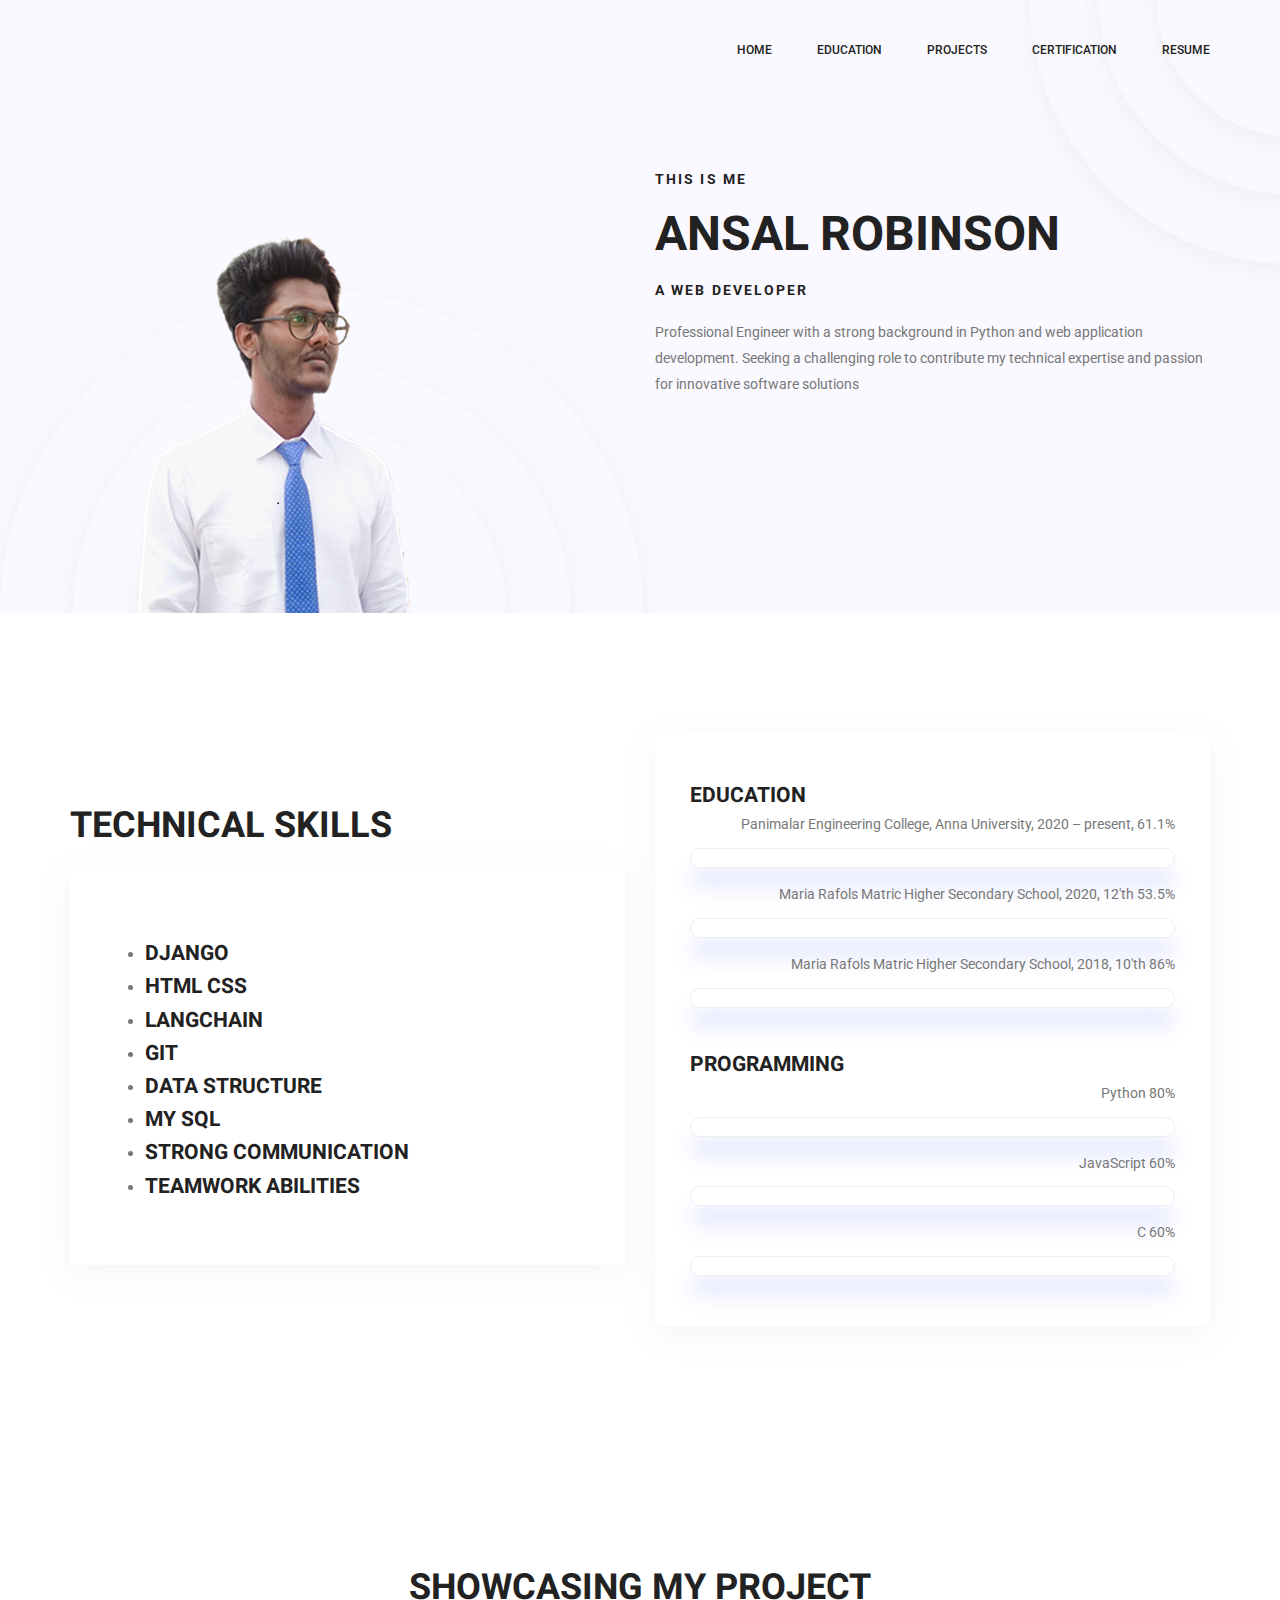
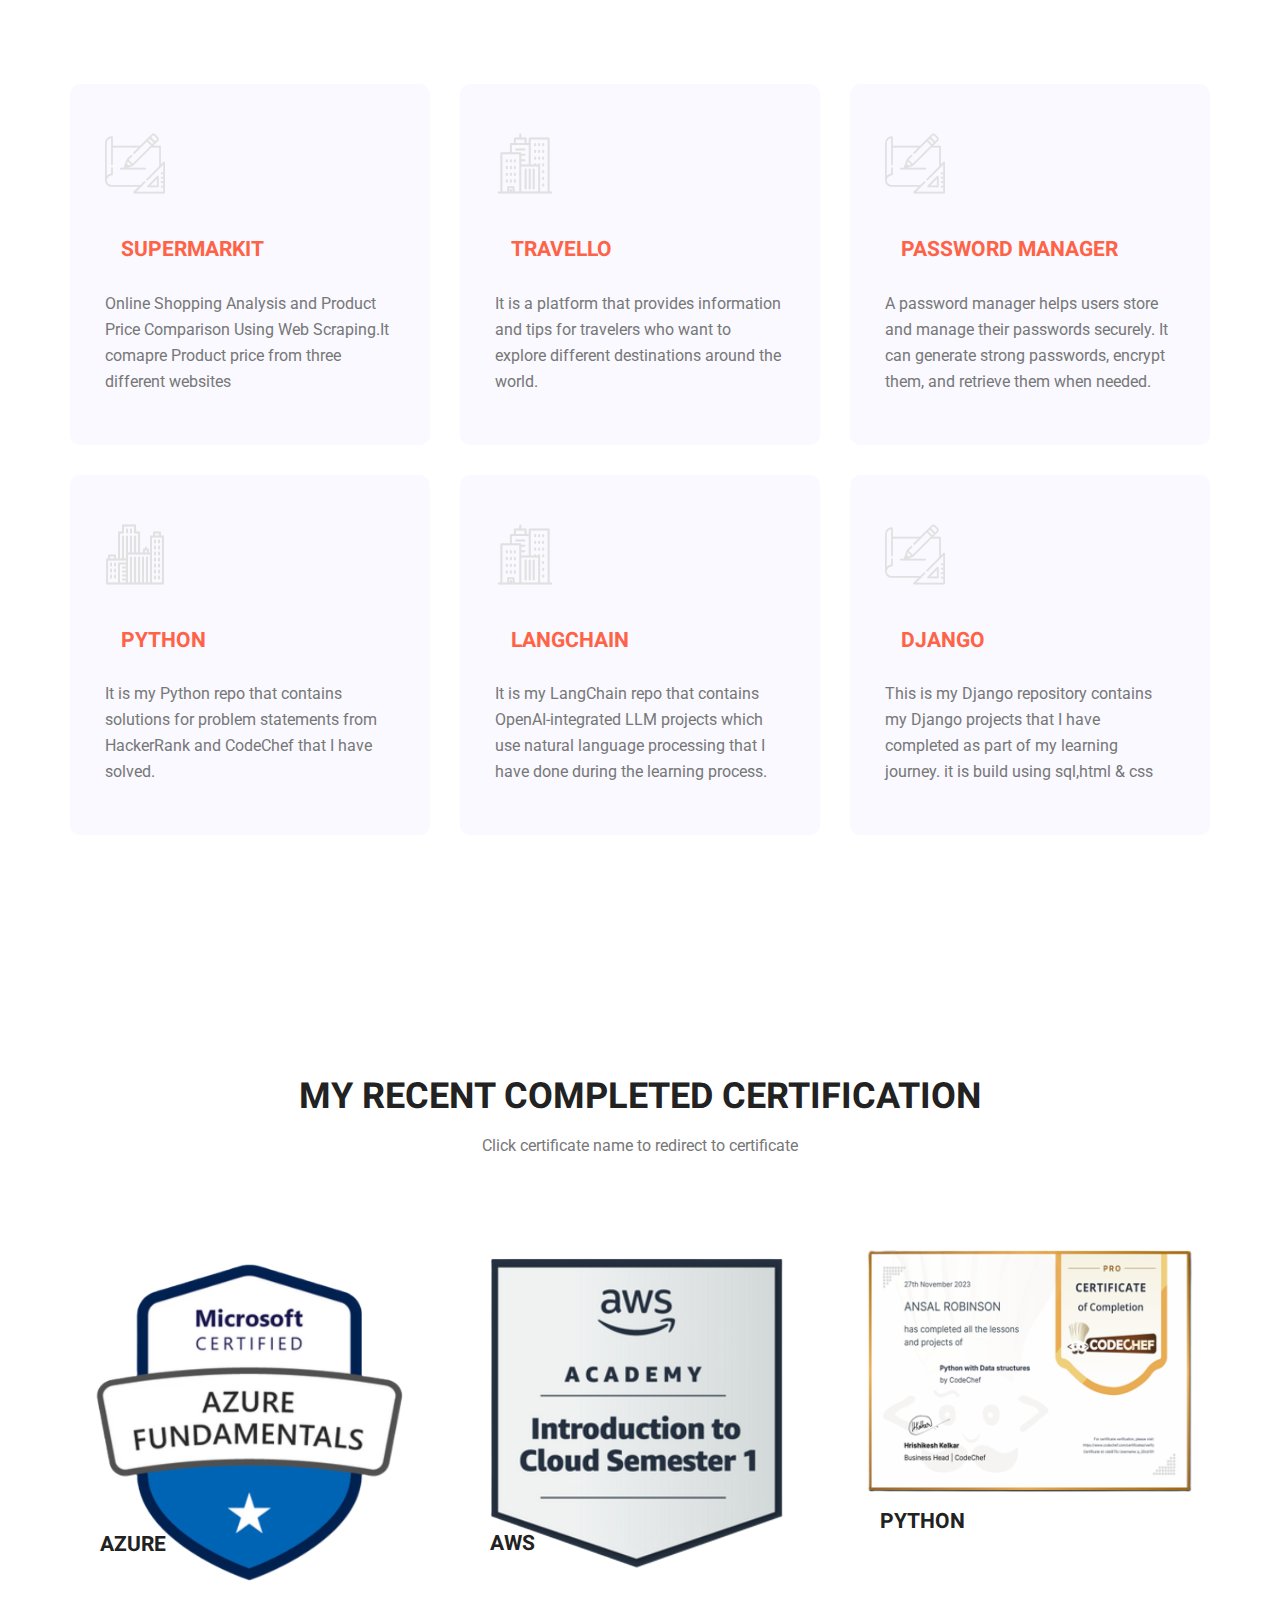
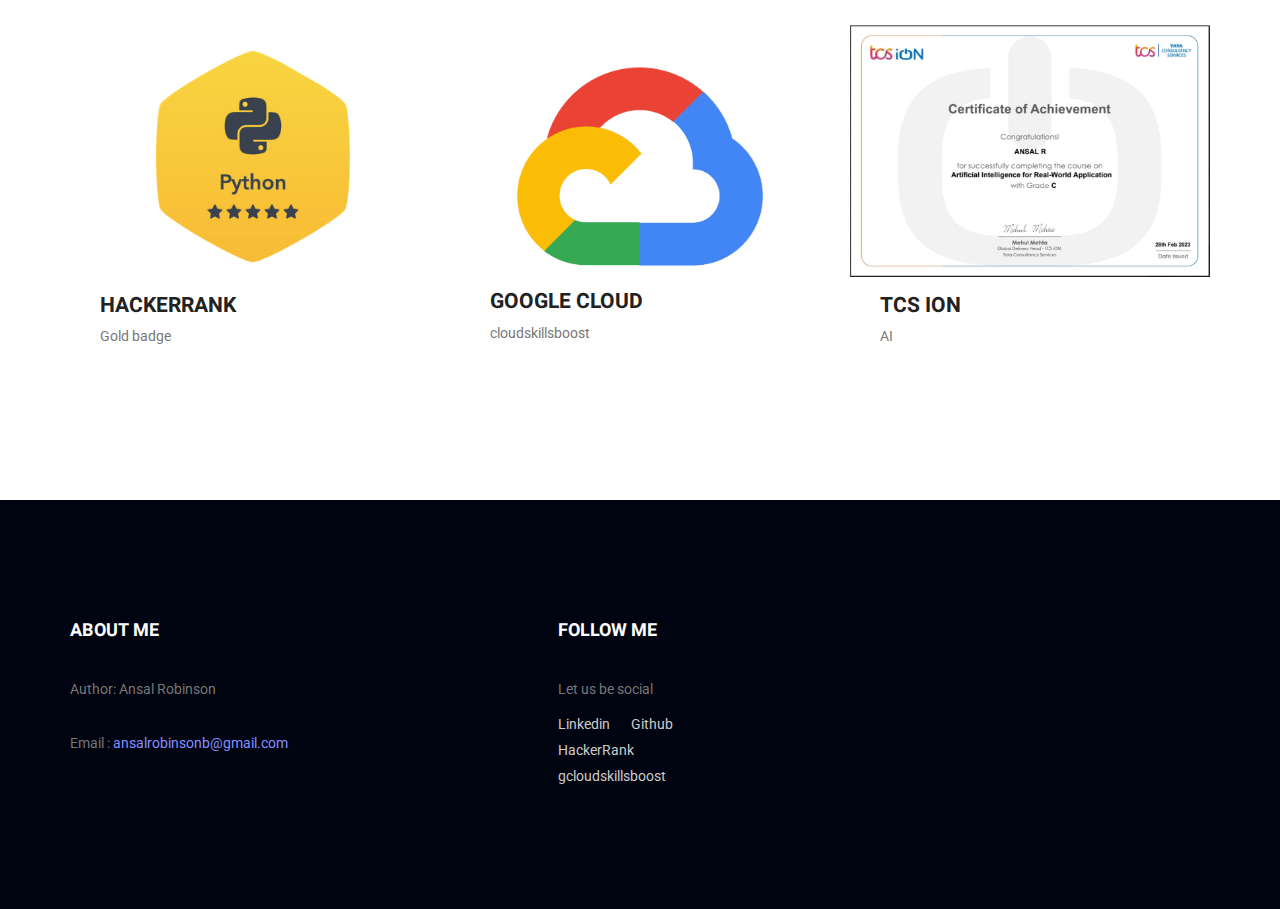
==== index.html @ cae71fe8 "update resume" ====
<!doctype html>
<html lang="en">
    <head>
        <!-- Required meta tags -->
        <meta charset="utf-8">
        <meta name="viewport" content="width=device-width, initial-scale=1, shrink-to-fit=no">
        <link rel="icon" href="img/favicon.png" type="image/png">
        <title>Home</title>
        <!-- Bootstrap CSS -->
        <link rel="stylesheet" href="css/bootstrap.css">
        <link rel="stylesheet" href="vendors/linericon/style.css">
        <link rel="stylesheet" href="css/font-awesome.min.css">
        <link rel="stylesheet" href="vendors/owl-carousel/owl.carousel.min.css">
        <link rel="stylesheet" href="vendors/lightbox/simpleLightbox.css">
        <link rel="stylesheet" href="vendors/nice-select/css/nice-select.css">
        <link rel="stylesheet" href="vendors/animate-css/animate.css">
        <link rel="stylesheet" href="vendors/flaticon/flaticon.css">
        <!-- main css -->
        <link rel="stylesheet" href="css/style.css">
        <link rel="stylesheet" href="css/responsive.css">
    </head>
    <body>
        
        <!--================Header Menu Area =================-->
        <header class="header_area">
            <div class="main_menu" id="mainNav">
            	<nav class="navbar navbar-expand-lg navbar-light">
					<div class="container box_1620">
						<a class="navbar-brand logo_h" href="index.html"><img src="img/logo.png" alt=""></a>
						<button class="navbar-toggler" type="button" data-toggle="collapse" data-target="#navbarSupportedContent" aria-controls="navbarSupportedContent" aria-expanded="false" aria-label="Toggle navigation">
							<span class="icon-bar"></span>
							<span class="icon-bar"></span>
							<span class="icon-bar"></span>
						</button>
						<div class="collapse navbar-collapse offset" id="navbarSupportedContent">
							<ul class="nav navbar-nav menu_nav ml-auto">
								<li class="nav-item active"><a class="nav-link" href="index.html">Home</a></li> 
								<li class="nav-item"><a class="nav-link" href="edu.html">Education</a></li> 
								<li class="nav-item"><a class="nav-link" href="project.html">projects</a>
								<li class="nav-item"><a class="nav-link" href="certificate.html">certification</a>
								<li class="nav-item"><a class="nav-link" href="https://drive.google.com/file/d/1shYZjiiIdcBx_wecN2bBYRqmHK-peAta/view?usp=sharing">Resume</a>
							</ul>
						</div> 
					</div>
            	</nav>
            </div>
        </header>
        <!--================Header Menu Area =================-->
        
        <!--================Home Banner Area =================-->
        <section class="home_banner_area">
            <div class="banner_inner">
				<div class="container">
					<div class="row">
						<div class="col-lg-6">
							<div class="home_left_img">
								<img src="img/banner/img.png" alt="">
							</div>
						</div>
						<div class="col-lg-6">
							<div class="banner_content">
								<h5>This is me</h5>
								<h2>Ansal Robinson</h2>
								<h5>A web Developer</h5>
								<p>Professional Engineer with a strong background in Python and web application development. 
									Seeking a challenging role to contribute my technical
									expertise and passion for innovative software solutions</p>
							</div>
						</div>
					</div>
				</div>
            </div>
        </section>
        <!--================End Home Banner Area =================-->
        
        <!--================Welcome Area =================-->
        <section class="welcome_area p_120">
        	<div class="container">
        		<div class="row welcome_inner">
        			<div class="col-lg-6">
        				<div class="welcome_text">
							<br>
							<h4>TECHNICAL SKILLS</h4>
							<div class="tools_expert">
								
								<ul>
									<br>
									<li><h3>Django</h3></li>
									<li><h3>HTMl css</h3></li>
									<li><h3>Langchain</h3></li>
									<li><h3>Git</h3></li>
									<li><h3>Data Structure</h3></li>
									<li><h3>MY SQL</h3></li>
									<li><h3>Strong communication</h3></li>
									<li><h3>teamwork abilities</h3></li>
								</ul>
																
							</div>
							
        				</div>
        			</div>
        			<div class="col-lg-6">
        				<div class="tools_expert">
        					<h3>Education</h3>
        					<div class="skill_main">
								<div class="skill_item">
									<h4>Panimalar Engineering College,
										Anna University, 2020 – present,
										<span class="counter">84.8</span>%</h4>
									<div class="progress">
										<div class="progress-bar" role="progressbar" aria-valuenow="84.8" aria-valuemin="0" aria-valuemax="100"></div>
									</div>
								</div>
								<div class="skill_item">
									<h4>Maria Rafols Matric Higher Secondary School, 2020, 12'th <span class="counter">74.3</span>%</h4>
									<div class="progress">
										<div class="progress-bar" role="progressbar" aria-valuenow="74.3" aria-valuemin="0" aria-valuemax="100"></div>
									</div>
								</div>
								<div class="skill_item">
									<h4>Maria Rafols Matric Higher Secondary School, 2018, 10'th <span class="counter">86</span>%</h4>
									<div class="progress">
										<div class="progress-bar" role="progressbar" aria-valuenow="86" aria-valuemin="0" aria-valuemax="100"></div>
									</div>
								</div>
								<br>
								<h3>Programming</h3>
								<div class="skill_main">
									<div class="skill_item">
										<h4>Python <span class="counter">80</span>%</h4>
										<div class="progress">
											<div class="progress-bar" role="progressbar" aria-valuenow="80" aria-valuemin="0" aria-valuemax="100"></div>
										</div>
									</div>
									<div class="skill_item">
										<h4>JavaScript <span class="counter">60</span>%</h4>
										<div class="progress">
											<div class="progress-bar" role="progressbar" aria-valuenow="60" aria-valuemin="0" aria-valuemax="100"></div>
										</div>
									</div>
									<div class="skill_item">
										<h4>C <span class="counter">60</span>%</h4>
										<div class="progress">
											<div class="progress-bar" role="progressbar" aria-valuenow="60" aria-valuemin="0" aria-valuemax="100"></div>
										</div>
									</div>
									</div>
								</div>
							</div>
        				</div>
        			</div>
        		</div>
        	</div>
		</section>
        <!--================End Welcome Area =================-->
        
        <!--================Project Area =================-->
        <section class="feature_area feature_tow p_120">
        	<div class="container">
        		<div class="main_title">
        			<h2>Showcasing My Project</h2>
        		</div>
        		<div class="feature_inner row">
        			<div class="col-lg-4">
        				<div class="feature_item" >
        					<i class="flaticon-sketch"></i>
        					<h4 class="nav-item" ><a class="nav-link" href="https://github.com/ansalr/SuperMarkIt/" style="color:Tomato;">SuperMarkIt</a></h4>
							
        					<p>Online Shopping Analysis and Product Price Comparison Using Web Scraping.It comapre Product price from three different websites</p>
        				</div>
        			</div>
        			<div class="col-lg-4">
        				<div class="feature_item">
        					<i class="flaticon-skyline"></i>
        					<h4 class="nav-item" ><a class="nav-link" href="https://github.com/ansalr/travello/" style="color:Tomato;">travello</a></h4>
        					<p>It is a platform that provides information and tips for travelers who want to explore different destinations around the world.</p>
        				</div>
        			</div>
        			<div class="col-lg-4">
        				<div class="feature_item">
        					<i class="flaticon-sketch"></i>
        					<h4 class="nav-item" ><a class="nav-link" href="https://github.com/ansalr/password_manager/" style="color:Tomato;">password manager</a></h4>
        					<p>A password manager helps users store and manage their passwords securely. It can generate strong passwords, encrypt them, and retrieve them when needed.</p>
        				</div>
        			</div>
        			<div class="col-lg-4">
        				<div class="feature_item">
        					<i class="flaticon-city"></i>
        					<h4 class="nav-item" ><a class="nav-link" href="https://github.com/ansalr/python/" style="color:Tomato;">python</a></h4>
        					<p>It is my Python repo that contains solutions for problem statements from HackerRank and CodeChef that I have solved.</p>
        				</div>
        			</div>
        			<div class="col-lg-4">
        				<div class="feature_item">
        					<i class="flaticon-skyline"></i>
        					<h4 class="nav-item" ><a class="nav-link" href="https://github.com/ansalr/langchain/" style="color:Tomato;">langchain</a></h4>
        					<p>It is my LangChain repo that contains OpenAI-integrated LLM projects which use natural language processing that I have done during the learning process.</p>
        				</div>
        			</div>
        			<div class="col-lg-4">
        				<div class="feature_item">
        					<i class="flaticon-sketch"></i>
        					<h4 class="nav-item" ><a class="nav-link" href="https://github.com/ansalr/django/" style="color:Tomato;">django</a></h4>
        					<p>This is my Django repository contains my Django projects that I have completed as part of my learning journey. it is build using sql,html & css</p>
        				</div>
        			</div>
        		</div>
        	</div>
        </section>
        <!--================End Project Area =================-->
        
        <!--================ certficate Area =================-->
        <section class="projects_area p_120">
        	<div class="container">
        		<div class="main_title">
					<h2>My Recent Completed certification</h2>
					<p>Click certificate name to redirect to certificate</p>
				</div>
				<div class="projects_inner row">
					<div class="col-lg-4 col-sm-6 brand web">
						<div class="projects_item">
							<img class="img-fluid" src="img\certificate\az.png" alt="">
							<div class="projects_text">
								<a href="https://www.credly.com/badges/cbbb2228-2870-4049-ac2f-3f03e0f31d38/"><h4>Azure</h4></a>
								<!-- <p>Client Project</p> -->
							</div>
						</div>
					</div>
					<div class="col-lg-4 col-sm-6 brand work">
						<div class="projects_item">
							<img class="img-fluid" src="img\certificate\aws.png" alt="">
							<div class="projects_text">
								<a href="https://www.credly.com/badges/277c5a16-138b-4f0a-8380-cf6c07dc6815/"><h4>aws</h4></a>
								<!-- <p>Client Project</p> -->
							</div>
						</div>
					</div>
					<div class="col-lg-4 col-sm-6 work">
						<div class="projects_item">
							<img class="img-fluid" src="img\certificate\codechef.png" alt="">
							<div class="projects_text">
								<a href="https://www.codechef.com/certificates/public/cbb975c"><h4>python</h4></a>
								<!-- <p>Client Project</p> -->
							</div>
						</div>
					</div>
					<div class="col-lg-4 col-sm-6 brand web">
						<div class="projects_item">
							<img class="img-fluid" src="img\certificate\hrank.png" alt="">
							<div class="projects_text">
								<a href="https://www.hackerrank.com/profile/ansalr_email"><h4>HackerRank</h4></a>
								<p>Gold badge</p>
							</div>
						</div>
					</div>
					<div class="col-lg-4 col-sm-6 brand work">
						<div class="projects_item">
							<img class="img-fluid" src="img\certificate\gcloud.png" alt="">
							<div class="projects_text">
								<a href="https://www.cloudskillsboost.google/public_profiles/4ec42478-1300-490b-a2d9-669d5733d148"><h4>google cloud</h4></a>
								<p>cloudskillsboost</p>
							</div>
						</div>
					</div>
					<div class="col-lg-4 col-sm-6 brand work web">
						<div class="projects_item">
							<img class="img-fluid" src="img\certificate\tcsion.jpg" alt="">
							<div class="projects_text">
								<a href="https://drive.google.com/file/d/1MDM5wl44rkBLr2VFVh6qq3AbNfxoHMqO/view?usp=sharing"><h4>TCS ION</h4></a>
								<p>AI</p>
							</div>
						</div>
					</div>
				</div>
        	</div>
        </section>
        <!--================End certficate Area =================-->
                
        <!--================Footer Area =================-->
        <footer class="footer_area p_120">
        	<div class="container">
        		<div class="row footer_inner">
        			<div class="col-lg-5 col-sm-6">
        				<aside class="f_widget ab_widget">
        					<div class="f_title">
        						<h3>About Me</h3>
        					</div>
							<p>Author: Ansal Robinson</p>
							<p></p>
							<p>Email : <a href="mailto:hege@example.com">ansalrobinsonb@gmail.com</a></p>
        				</aside>
        			</div>
        			
        			<div class="col-lg-2">
        				<aside class="f_widget social_widget">
        					<div class="f_title">
        						<h3>Follow Me</h3>
        					</div>
        					<p>Let us be social</p>
        					<ul class="list">
        						<li><a href="https://www.linkedin.com/in/ansal-robinson-7b74ba222/">Linkedin</a></li>
        						<li><a href="https://github.com/ansalr">Github</a></li>
        						<li><a href="https://www.hackerrank.com/profile/ansalr_email">HackerRank</a></li>
        						<li><a href="hhttps://www.cloudskillsboost.google/public_profiles/4ec42478-1300-490b-a2d9-669d5733d148">gcloudskillsboost</a></li>
        						
        					</ul>
        				</aside>
        			</div>
        		</div>
        	</div>
        </footer>
        <!--================End Footer Area =================-->
        
        
        
        
        
        <!-- Optional JavaScript -->
        <!-- jQuery first, then Popper.js, then Bootstrap JS -->
        <script src="js/jquery-3.2.1.min.js"></script>
        <script src="js/popper.js"></script>
        <script src="js/bootstrap.min.js"></script>
        <script src="js/stellar.js"></script>
        <script src="vendors/lightbox/simpleLightbox.min.js"></script>
        <script src="vendors/nice-select/js/jquery.nice-select.min.js"></script>
        <script src="vendors/isotope/imagesloaded.pkgd.min.js"></script>
        <script src="vendors/isotope/isotope-min.js"></script>
        <script src="vendors/owl-carousel/owl.carousel.min.js"></script>
        <script src="js/jquery.ajaxchimp.min.js"></script>
        <script src="vendors/counter-up/jquery.waypoints.min.js"></script>
        <script src="vendors/counter-up/jquery.counterup.min.js"></script>
        <script src="js/mail-script.js"></script>
        <!--gmaps Js-->
        <script src="https://maps.googleapis.com/maps/api/js?key=AIzaSyCjCGmQ0Uq4exrzdcL6rvxywDDOvfAu6eE"></script>
        <script src="js/gmaps.min.js"></script>
        <script src="js/theme.js"></script>
    </body>
</html>
---- vendors/linericon/style.css ----
@font-face {
	font-family: 'Linearicons-Free';
	src:url('fonts/Linearicons-Free.eot?w118d');
	src:url('fonts/Linearicons-Free.eot?#iefixw118d') format('embedded-opentype'),
		url('fonts/Linearicons-Free.woff2?w118d') format('woff2'),
		url('fonts/Linearicons-Free.woff?w118d') format('woff'),
		url('fonts/Linearicons-Free.ttf?w118d') format('truetype'),
		url('fonts/Linearicons-Free.svg?w118d#Linearicons-Free') format('svg');
	font-weight: normal;
	font-style: normal;
}

.lnr {
	font-family: 'Linearicons-Free';
	speak: none;
	font-style: normal;
	font-weight: normal;
	font-variant: normal;
	text-transform: none;
	line-height: 1;

	/* Better Font Rendering =========== */
	-webkit-font-smoothing: antialiased;
	-moz-osx-font-smoothing: grayscale;
}

.lnr-home:before {
	content: "\e800";
}
.lnr-apartment:before {
	content: "\e801";
}
.lnr-pencil:before {
	content: "\e802";
}
.lnr-magic-wand:before {
	content: "\e803";
}
.lnr-drop:before {
	content: "\e804";
}
.lnr-lighter:before {
	content: "\e805";
}
.lnr-poop:before {
	content: "\e806";
}
.lnr-sun:before {
	content: "\e807";
}
.lnr-moon:before {
	content: "\e808";
}
.lnr-cloud:before {
	content: "\e809";
}
.lnr-cloud-upload:before {
	content: "\e80a";
}
.lnr-cloud-download:before {
	content: "\e80b";
}
.lnr-cloud-sync:before {
	content: "\e80c";
}
.lnr-cloud-check:before {
	content: "\e80d";
}
.lnr-database:before {
	content: "\e80e";
}
.lnr-lock:before {
	content: "\e80f";
}
.lnr-cog:before {
	content: "\e810";
}
.lnr-trash:before {
	content: "\e811";
}
.lnr-dice:before {
	content: "\e812";
}
.lnr-heart:before {
	content: "\e813";
}
.lnr-star:before {
	content: "\e814";
}
.lnr-star-half:before {
	content: "\e815";
}
.lnr-star-empty:before {
	content: "\e816";
}
.lnr-flag:before {
	content: "\e817";
}
.lnr-envelope:before {
	content: "\e818";
}
.lnr-paperclip:before {
	content: "\e819";
}
.lnr-inbox:before {
	content: "\e81a";
}
.lnr-eye:before {
	content: "\e81b";
}
.lnr-printer:before {
	content: "\e81c";
}
.lnr-file-empty:before {
	content: "\e81d";
}
.lnr-file-add:before {
	content: "\e81e";
}
.lnr-enter:before {
	content: "\e81f";
}
.lnr-exit:before {
	content: "\e820";
}
.lnr-graduation-hat:before {
	content: "\e821";
}
.lnr-license:before {
	content: "\e822";
}
.lnr-music-note:before {
	content: "\e823";
}
.lnr-film-play:before {
	content: "\e824";
}
.lnr-camera-video:before {
	content: "\e825";
}
.lnr-camera:before {
	content: "\e826";
}
.lnr-picture:before {
	content: "\e827";
}
.lnr-book:before {
	content: "\e828";
}
.lnr-bookmark:before {
	content: "\e829";
}
.lnr-user:before {
	content: "\e82a";
}
.lnr-users:before {
	content: "\e82b";
}
.lnr-shirt:before {
	content: "\e82c";
}
.lnr-store:before {
	content: "\e82d";
}
.lnr-cart:before {
	content: "\e82e";
}
.lnr-tag:before {
	content: "\e82f";
}
.lnr-phone-handset:before {
	content: "\e830";
}
.lnr-phone:before {
	content: "\e831";
}
.lnr-pushpin:before {
	content: "\e832";
}
.lnr-map-marker:before {
	content: "\e833";
}
.lnr-map:before {
	content: "\e834";
}
.lnr-location:before {
	content: "\e835";
}
.lnr-calendar-full:before {
	content: "\e836";
}
.lnr-keyboard:before {
	content: "\e837";
}
.lnr-spell-check:before {
	content: "\e838";
}
.lnr-screen:before {
	content: "\e839";
}
.lnr-smartphone:before {
	content: "\e83a";
}
.lnr-tablet:before {
	content: "\e83b";
}
.lnr-laptop:before {
	content: "\e83c";
}
.lnr-laptop-phone:before {
	content: "\e83d";
}
.lnr-power-switch:before {
	content: "\e83e";
}
.lnr-bubble:before {
	content: "\e83f";
}
.lnr-heart-pulse:before {
	content: "\e840";
}
.lnr-construction:before {
	content: "\e841";
}
.lnr-pie-chart:before {
	content: "\e842";
}
.lnr-chart-bars:before {
	content: "\e843";
}
.lnr-gift:before {
	content: "\e844";
}
.lnr-diamond:before {
	content: "\e845";
}
.lnr-linearicons:before {
	content: "\e846";
}
.lnr-dinner:before {
	content: "\e847";
}
.lnr-coffee-cup:before {
	content: "\e848";
}
.lnr-leaf:before {
	content: "\e849";
}
.lnr-paw:before {
	content: "\e84a";
}
.lnr-rocket:before {
	content: "\e84b";
}
.lnr-briefcase:before {
	content: "\e84c";
}
.lnr-bus:before {
	content: "\e84d";
}
.lnr-car:before {
	content: "\e84e";
}
.lnr-train:before {
	content: "\e84f";
}
.lnr-bicycle:before {
	content: "\e850";
}
.lnr-wheelchair:before {
	content: "\e851";
}
.lnr-select:before {
	content: "\e852";
}
.lnr-earth:before {
	content: "\e853";
}
.lnr-smile:before {
	content: "\e854";
}
.lnr-sad:before {
	content: "\e855";
}
.lnr-neutral:before {
	content: "\e856";
}
.lnr-mustache:before {
	content: "\e857";
}
.lnr-alarm:before {
	content: "\e858";
}
.lnr-bullhorn:before {
	content: "\e859";
}
.lnr-volume-high:before {
	content: "\e85a";
}
.lnr-volume-medium:before {
	content: "\e85b";
}
.lnr-volume-low:before {
	content: "\e85c";
}
.lnr-volume:before {
	content: "\e85d";
}
.lnr-mic:before {
	content: "\e85e";
}
.lnr-hourglass:before {
	content: "\e85f";
}
.lnr-undo:before {
	content: "\e860";
}
.lnr-redo:before {
	content: "\e861";
}
.lnr-sync:before {
	content: "\e862";
}
.lnr-history:before {
	content: "\e863";
}
.lnr-clock:before {
	content: "\e864";
}
.lnr-download:before {
	content: "\e865";
}
.lnr-upload:before {
	content: "\e866";
}
.lnr-enter-down:before {
	content: "\e867";
}
.lnr-exit-up:before {
	content: "\e868";
}
.lnr-bug:before {
	content: "\e869";
}
.lnr-code:before {
	content: "\e86a";
}
.lnr-link:before {
	content: "\e86b";
}
.lnr-unlink:before {
	content: "\e86c";
}
.lnr-thumbs-up:before {
	content: "\e86d";
}
.lnr-thumbs-down:before {
	content: "\e86e";
}
.lnr-magnifier:before {
	content: "\e86f";
}
.lnr-cross:before {
	content: "\e870";
}
.lnr-menu:before {
	content: "\e871";
}
.lnr-list:before {
	content: "\e872";
}
.lnr-chevron-up:before {
	content: "\e873";
}
.lnr-chevron-down:before {
	content: "\e874";
}
.lnr-chevron-left:before {
	content: "\e875";
}
.lnr-chevron-right:before {
	content: "\e876";
}
.lnr-arrow-up:before {
	content: "\e877";
}
.lnr-arrow-down:before {
	content: "\e878";
}
.lnr-arrow-left:before {
	content: "\e879";
}
.lnr-arrow-right:before {
	content: "\e87a";
}
.lnr-move:before {
	content: "\e87b";
}
.lnr-warning:before {
	content: "\e87c";
}
.lnr-question-circle:before {
	content: "\e87d";
}
.lnr-menu-circle:before {
	content: "\e87e";
}
.lnr-checkmark-circle:before {
	content: "\e87f";
}
.lnr-cross-circle:before {
	content: "\e880";
}
.lnr-plus-circle:before {
	content: "\e881";
}
.lnr-circle-minus:before {
	content: "\e882";
}
.lnr-arrow-up-circle:before {
	content: "\e883";
}
.lnr-arrow-down-circle:before {
	content: "\e884";
}
.lnr-arrow-left-circle:before {
	content: "\e885";
}
.lnr-arrow-right-circle:before {
	content: "\e886";
}
.lnr-chevron-up-circle:before {
	content: "\e887";
}
.lnr-chevron-down-circle:before {
	content: "\e888";
}
.lnr-chevron-left-circle:before {
	content: "\e889";
}
.lnr-chevron-right-circle:before {
	content: "\e88a";
}
.lnr-crop:before {
	content: "\e88b";
}
.lnr-frame-expand:before {
	content: "\e88c";
}
.lnr-frame-contract:before {
	content: "\e88d";
}
.lnr-layers:before {
	content: "\e88e";
}
.lnr-funnel:before {
	content: "\e88f";
}
.lnr-text-format:before {
	content: "\e890";
}
.lnr-text-format-remove:before {
	content: "\e891";
}
.lnr-text-size:before {
	content: "\e892";
}
.lnr-bold:before {
	content: "\e893";
}
.lnr-italic:before {
	content: "\e894";
}
.lnr-underline:before {
	content: "\e895";
}
.lnr-strikethrough:before {
	content: "\e896";
}
.lnr-highlight:before {
	content: "\e897";
}
.lnr-text-align-left:before {
	content: "\e898";
}
.lnr-text-align-center:before {
	content: "\e899";
}
.lnr-text-align-right:before {
	content: "\e89a";
}
.lnr-text-align-justify:before {
	content: "\e89b";
}
.lnr-line-spacing:before {
	content: "\e89c";
}
.lnr-indent-increase:before {
	content: "\e89d";
}
.lnr-indent-decrease:before {
	content: "\e89e";
}
.lnr-pilcrow:before {
	content: "\e89f";
}
.lnr-direction-ltr:before {
	content: "\e8a0";
}
.lnr-direction-rtl:before {
	content: "\e8a1";
}
.lnr-page-break:before {
	content: "\e8a2";
}
.lnr-sort-alpha-asc:before {
	content: "\e8a3";
}
.lnr-sort-amount-asc:before {
	content: "\e8a4";
}
.lnr-hand:before {
	content: "\e8a5";
}
.lnr-pointer-up:before {
	content: "\e8a6";
}
.lnr-pointer-right:before {
	content: "\e8a7";
}
.lnr-pointer-down:before {
	content: "\e8a8";
}
.lnr-pointer-left:before {
	content: "\e8a9";
}
---- vendors/lightbox/simpleLightbox.css ----
.slbOverlay, .slbWrapOuter, .slbWrap {
  position: fixed;
  top: 0;
  right: 0;
  bottom: 0;
  left: 0;
}

.slbOverlay {
  overflow: hidden;
  z-index: 2000;
  background-color: #000;
  opacity: 0.7;
  filter: alpha(opacity=70);
  -webkit-animation: slbOverlay 0.5s;
  -moz-animation: slbOverlay 0.5s;
  animation: slbOverlay 0.5s;
}

.slbWrapOuter {
  overflow-x: hidden;
  overflow-y: auto;
  z-index: 2010;
}

.slbWrap {
  position: absolute;
  text-align: center;
}

.slbWrap:before {
  content: "";
  display: inline-block;
  height: 100%;
  vertical-align: middle;
}

.slbContentOuter {
  display: inline-block;
  vertical-align: middle;
  margin: 0px auto;
  padding: 0 1em;
  box-sizing: border-box;
  z-index: 2020;
  text-align: left;
  max-width: 100%;
}

.slbContentEl .slbContentOuter {
  padding: 5em 1em;
}

.slbContent {
  position: relative;
}

.slbContentEl .slbContent {
  -webkit-animation: slbEnter 0.3s;
  -moz-animation: slbEnter 0.3s;
  animation: slbEnter 0.3s;
  background-color: #fff;
  box-shadow: 0 0.2em 1em rgba(0, 0, 0, 0.4);
}

.slbImageWrap {
  -webkit-animation: slbEnter 0.3s;
  -moz-animation: slbEnter 0.3s;
  animation: slbEnter 0.3s;
  position: relative;
}

.slbImageWrap:after {
  content: "";
  position: absolute;
  left: 0;
  right: 0;
  top: 5em;
  bottom: 5em;
  display: block;
  z-index: -1;
  box-shadow: 0 0.2em 1em rgba(0, 0, 0, 0.6);
  background-color: #FFF;
}

.slbImage {
  width: auto;
  max-width: 100%;
  height: auto;
  display: block;
  line-height: 0;
  box-sizing: border-box;
  padding: 5em 0;
  margin: 0 auto;
}

.slbCaption {
  display: inline-block;
  max-width: 100%;
  overflow: hidden;
  text-overflow: ellipsis;
  white-space: nowrap;
  word-wrap: normal;
  font-size: 1.4em;
  position: absolute;
  left: 0;
  right: 0;
  bottom: 0;
  padding: 0.71429em 0;
  color: #fff;
  color: rgba(255, 255, 255, 0.7);
  text-align: center;
}

.slbCloseBtn, .slbArrow {
  margin: 0;
  padding: 0;
  border: 0;
  cursor: pointer;
  background: none;
}

.slbCloseBtn::-moz-focus-inner, .slbArrow::-moz-focus-inner {
  padding: 0;
  border: 0;
}

.slbCloseBtn:hover, .slbArrow:hover {
  opacity: 0.5;
}

.slbCloseBtn:active, .slbArrow:active {
  opacity: 0.8;
}

.slbCloseBtn {
  -webkit-animation: slbEnter 0.3s;
  -moz-animation: slbEnter 0.3s;
  animation: slbEnter 0.3s;
  font-size: 3em;
  width: 1.66667em;
  height: 1.66667em;
  line-height: 1.66667em;
  position: absolute;
  right: -0.33333em;
  top: 0;
  color: #fff;
  color: rgba(255, 255, 255, 0.7);
  text-align: center;
    outline: none;
    box-shadow: none;
}

.slbLoading .slbCloseBtn {
  display: none;
}

.slbLoadingText {
  font-size: 1.4em;
  color: #fff;
  color: rgba(255, 255, 255, 0.9);
}

.slbArrows {
  position: fixed;
  top: 50%;
  left: 0;
  right: 0;
}

.slbLoading .slbArrows {
  display: none;
}

.slbArrow {
  position: absolute;
  top: 50%;
  margin-top: -5em;
  width: 5em;
  height: 10em;
  opacity: 0.7;
  text-indent: -999em;
  overflow: hidden;
    outline: none;
    box-shadow: none;
}

.slbArrow:before {
  content: "";
  position: absolute;
  top: 50%;
  left: 50%;
  margin: -0.8em 0 0 -0.8em;
  border: 0.8em solid transparent;
}

.slbArrow.next {
  right: 0;
}

.slbArrow.next:before {
  border-left-color: #fff;
}

.slbArrow.prev {
  left: 0;
}

.slbArrow.prev:before {
  border-right-color: #fff;
}

.slbIframeCont {
  width: 80em;
  height: 0;
  overflow: hidden;
  padding-top: 56.25%;
  margin: 5em 0;
}

.slbIframe {
  position: absolute;
  top: 0;
  left: 0;
  width: 100%;
  height: 100%;
  box-shadow: 0 0.2em 1em rgba(0, 0, 0, 0.6);
  background: #000;
}

@-webkit-keyframes slbOverlay {
  from {
    opacity: 0;
  }
  to {
    opacity: 0.7;
  }
}

@-moz-keyframes slbOverlay {
  from {
    opacity: 0;
  }
  to {
    opacity: 0.7;
  }
}

@keyframes slbOverlay {
  from {
    opacity: 0;
  }
  to {
    opacity: 0.7;
  }
}

@-webkit-keyframes slbEnter {
  from {
    opacity: 0;
    -webkit-transform: translate3d(0, -1em, 0);
  }
  to {
    opacity: 1;
    -webkit-transform: translate3d(0, 0, 0);
  }
}

@-moz-keyframes slbEnter {
  from {
    opacity: 0;
    -moz-transform: translate3d(0, -1em, 0);
  }
  to {
    opacity: 1;
    -moz-transform: translate3d(0, 0, 0);
  }
}

@keyframes slbEnter {
  from {
    opacity: 0;
    -webkit-transform: translate3d(0, -1em, 0);
    -moz-transform: translate3d(0, -1em, 0);
    -ms-transform: translate3d(0, -1em, 0);
    -o-transform: translate3d(0, -1em, 0);
    transform: translate3d(0, -1em, 0);
  }
  to {
    opacity: 1;
    -webkit-transform: translate3d(0, 0, 0);
    -moz-transform: translate3d(0, 0, 0);
    -ms-transform: translate3d(0, 0, 0);
    -o-transform: translate3d(0, 0, 0);
    transform: translate3d(0, 0, 0);
  }
}
---- vendors/nice-select/css/nice-select.css ----
.nice-select {
  -webkit-tap-highlight-color: transparent;
  background-color: #fff;
  border-radius: 5px;
  border: solid 1px #e8e8e8;
  box-sizing: border-box;
  clear: both;
  cursor: pointer;
  display: block;
  float: left;
  font-family: inherit;
  font-size: 14px;
  font-weight: normal;
  height: 42px;
  line-height: 40px;
  outline: none;
  padding-left: 18px;
  padding-right: 30px;
  position: relative;
  text-align: left !important;
  -webkit-transition: all 0.2s ease-in-out;
  transition: all 0.2s ease-in-out;
  -webkit-user-select: none;
     -moz-user-select: none;
      -ms-user-select: none;
          user-select: none;
  white-space: nowrap;
  width: auto; }
  .nice-select:hover {
    border-color: #dbdbdb; }
  .nice-select:active, .nice-select.open, .nice-select:focus {
    border-color: #999; }
  .nice-select:after {
    border-bottom: 2px solid #999;
    border-right: 2px solid #999;
    content: '';
    display: block;
    height: 5px;
    margin-top: -4px;
    pointer-events: none;
    position: absolute;
    right: 12px;
    top: 50%;
    -webkit-transform-origin: 66% 66%;
        -ms-transform-origin: 66% 66%;
            transform-origin: 66% 66%;
    -webkit-transform: rotate(45deg);
        -ms-transform: rotate(45deg);
            transform: rotate(45deg);
    -webkit-transition: all 0.15s ease-in-out;
    transition: all 0.15s ease-in-out;
    width: 5px; }
  .nice-select.open:after {
    -webkit-transform: rotate(-135deg);
        -ms-transform: rotate(-135deg);
            transform: rotate(-135deg); }
  .nice-select.open .list {
    opacity: 1;
    pointer-events: auto;
    -webkit-transform: scale(1) translateY(0);
        -ms-transform: scale(1) translateY(0);
            transform: scale(1) translateY(0); }
  .nice-select.disabled {
    border-color: #ededed;
    color: #999;
    pointer-events: none; }
    .nice-select.disabled:after {
      border-color: #cccccc; }
  .nice-select.wide {
    width: 100%; }
    .nice-select.wide .list {
      left: 0 !important;
      right: 0 !important; }
  .nice-select.right {
    float: right; }
    .nice-select.right .list {
      left: auto;
      right: 0; }
  .nice-select.small {
    font-size: 12px;
    height: 36px;
    line-height: 34px; }
    .nice-select.small:after {
      height: 4px;
      width: 4px; }
    .nice-select.small .option {
      line-height: 34px;
      min-height: 34px; }
  .nice-select .list {
    background-color: #fff;
    border-radius: 5px;
    box-shadow: 0 0 0 1px rgba(68, 68, 68, 0.11);
    box-sizing: border-box;
    margin-top: 4px;
    opacity: 0;
    overflow: hidden;
    padding: 0;
    pointer-events: none;
    position: absolute;
    top: 100%;
    left: 0;
    -webkit-transform-origin: 50% 0;
        -ms-transform-origin: 50% 0;
            transform-origin: 50% 0;
    -webkit-transform: scale(0.75) translateY(-21px);
        -ms-transform: scale(0.75) translateY(-21px);
            transform: scale(0.75) translateY(-21px);
    -webkit-transition: all 0.2s cubic-bezier(0.5, 0, 0, 1.25), opacity 0.15s ease-out;
    transition: all 0.2s cubic-bezier(0.5, 0, 0, 1.25), opacity 0.15s ease-out;
    z-index: 9; }
    .nice-select .list:hover .option:not(:hover) {
      background-color: transparent !important; }
  .nice-select .option {
    cursor: pointer;
    font-weight: 400;
    line-height: 40px;
    list-style: none;
    min-height: 40px;
    outline: none;
    padding-left: 18px;
    padding-right: 29px;
    text-align: left;
    -webkit-transition: all 0.2s;
    transition: all 0.2s; }
    .nice-select .option:hover, .nice-select .option.focus, .nice-select .option.selected.focus {
      background-color: #f6f6f6; }
    .nice-select .option.selected {
      font-weight: bold; }
    .nice-select .option.disabled {
      background-color: transparent;
      color: #999;
      cursor: default; }

.no-csspointerevents .nice-select .list {
  display: none; }

.no-csspointerevents .nice-select.open .list {
  display: block; }
---- vendors/flaticon/flaticon.css ----
/*
  	Flaticon icon font: Flaticon
  	Creation date: 26/06/2018 17:19
  	*/

@font-face {
  font-family: "Flaticon";
  src: url("./Flaticon.eot");
  src: url("./Flaticon.eot?#iefix") format("embedded-opentype"),
       url("./Flaticon.woff") format("woff"),
       url("./Flaticon.ttf") format("truetype"),
       url("./Flaticon.svg#Flaticon") format("svg");
  font-weight: normal;
  font-style: normal;
}

@media screen and (-webkit-min-device-pixel-ratio:0) {
  @font-face {
    font-family: "Flaticon";
    src: url("./Flaticon.svg#Flaticon") format("svg");
  }
}

[class^="flaticon-"]:before, [class*=" flaticon-"]:before,
[class^="flaticon-"]:after, [class*=" flaticon-"]:after {   
  font-family: Flaticon;
        font-size: 20px;
font-style: normal;
margin-left: 20px;
}

.flaticon-skyline:before { content: "\f100"; }
.flaticon-sketch:before { content: "\f101"; }
.flaticon-city:before { content: "\f102"; }
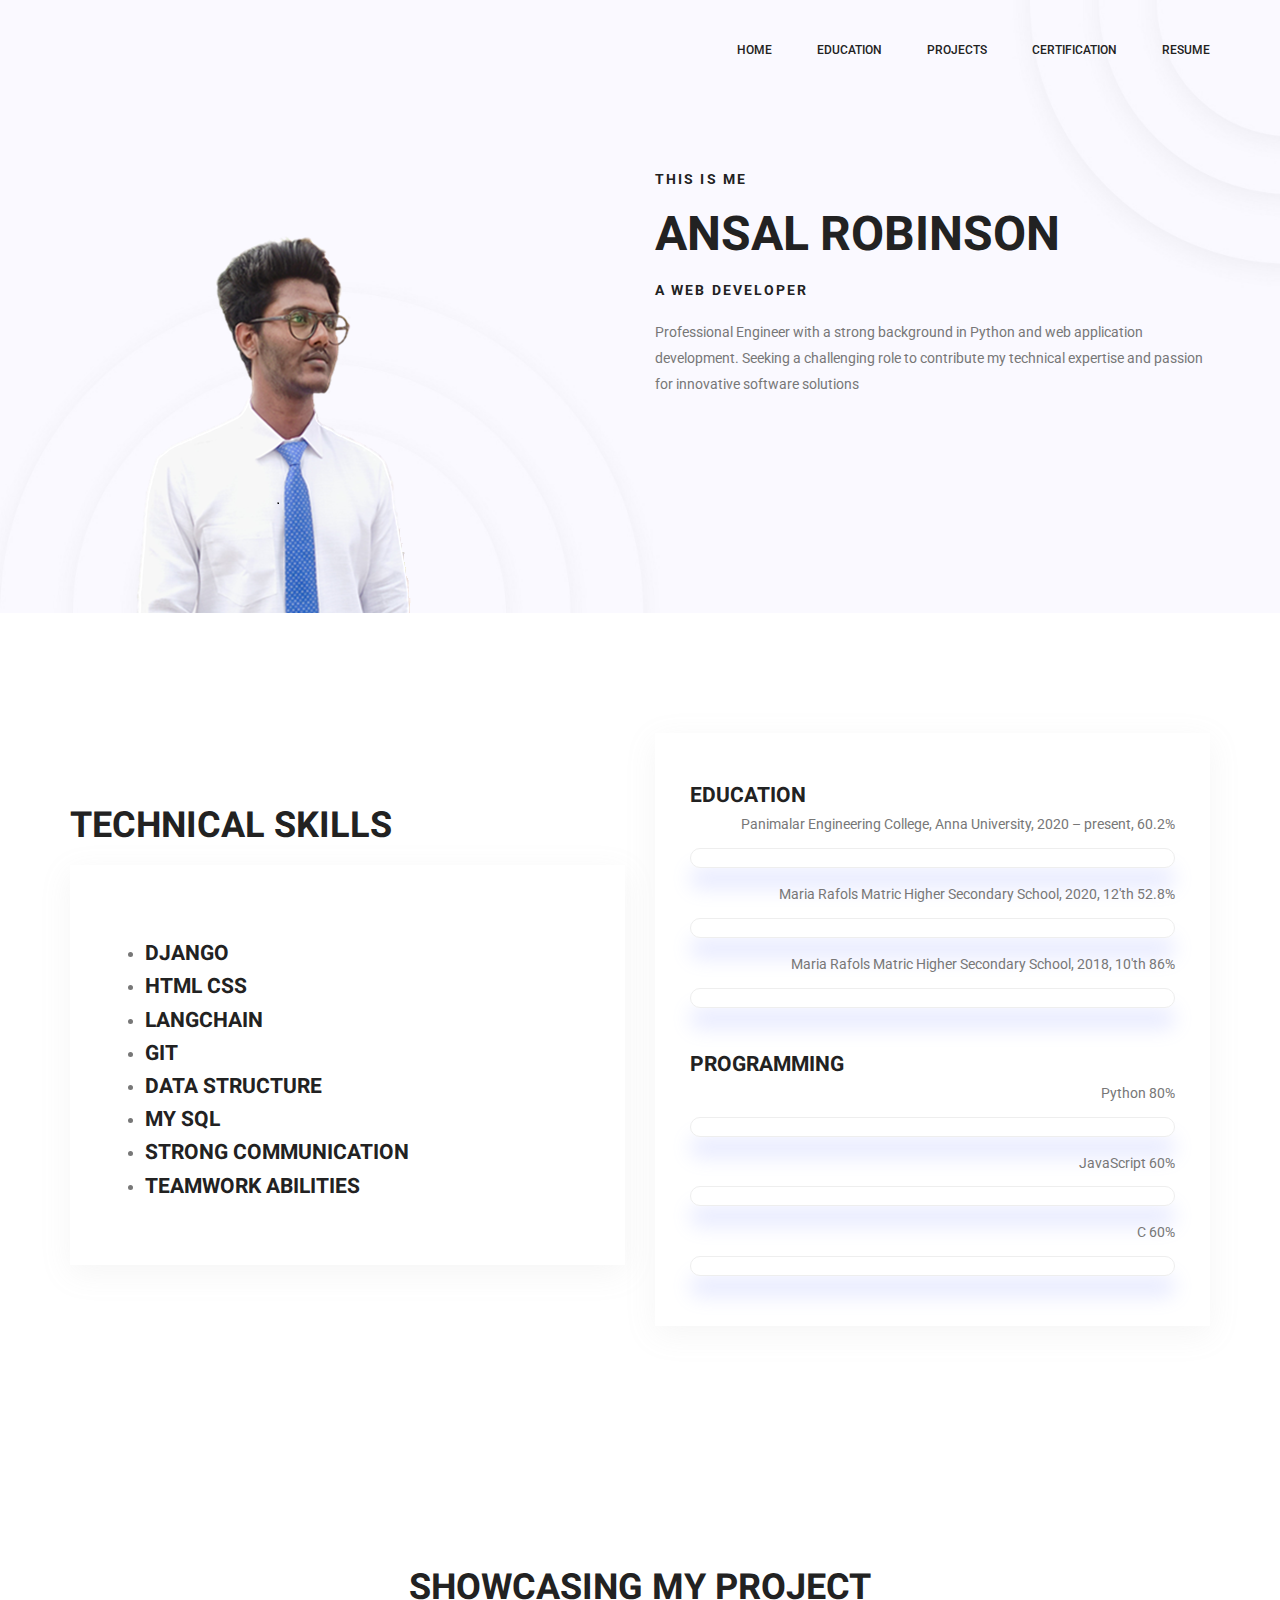
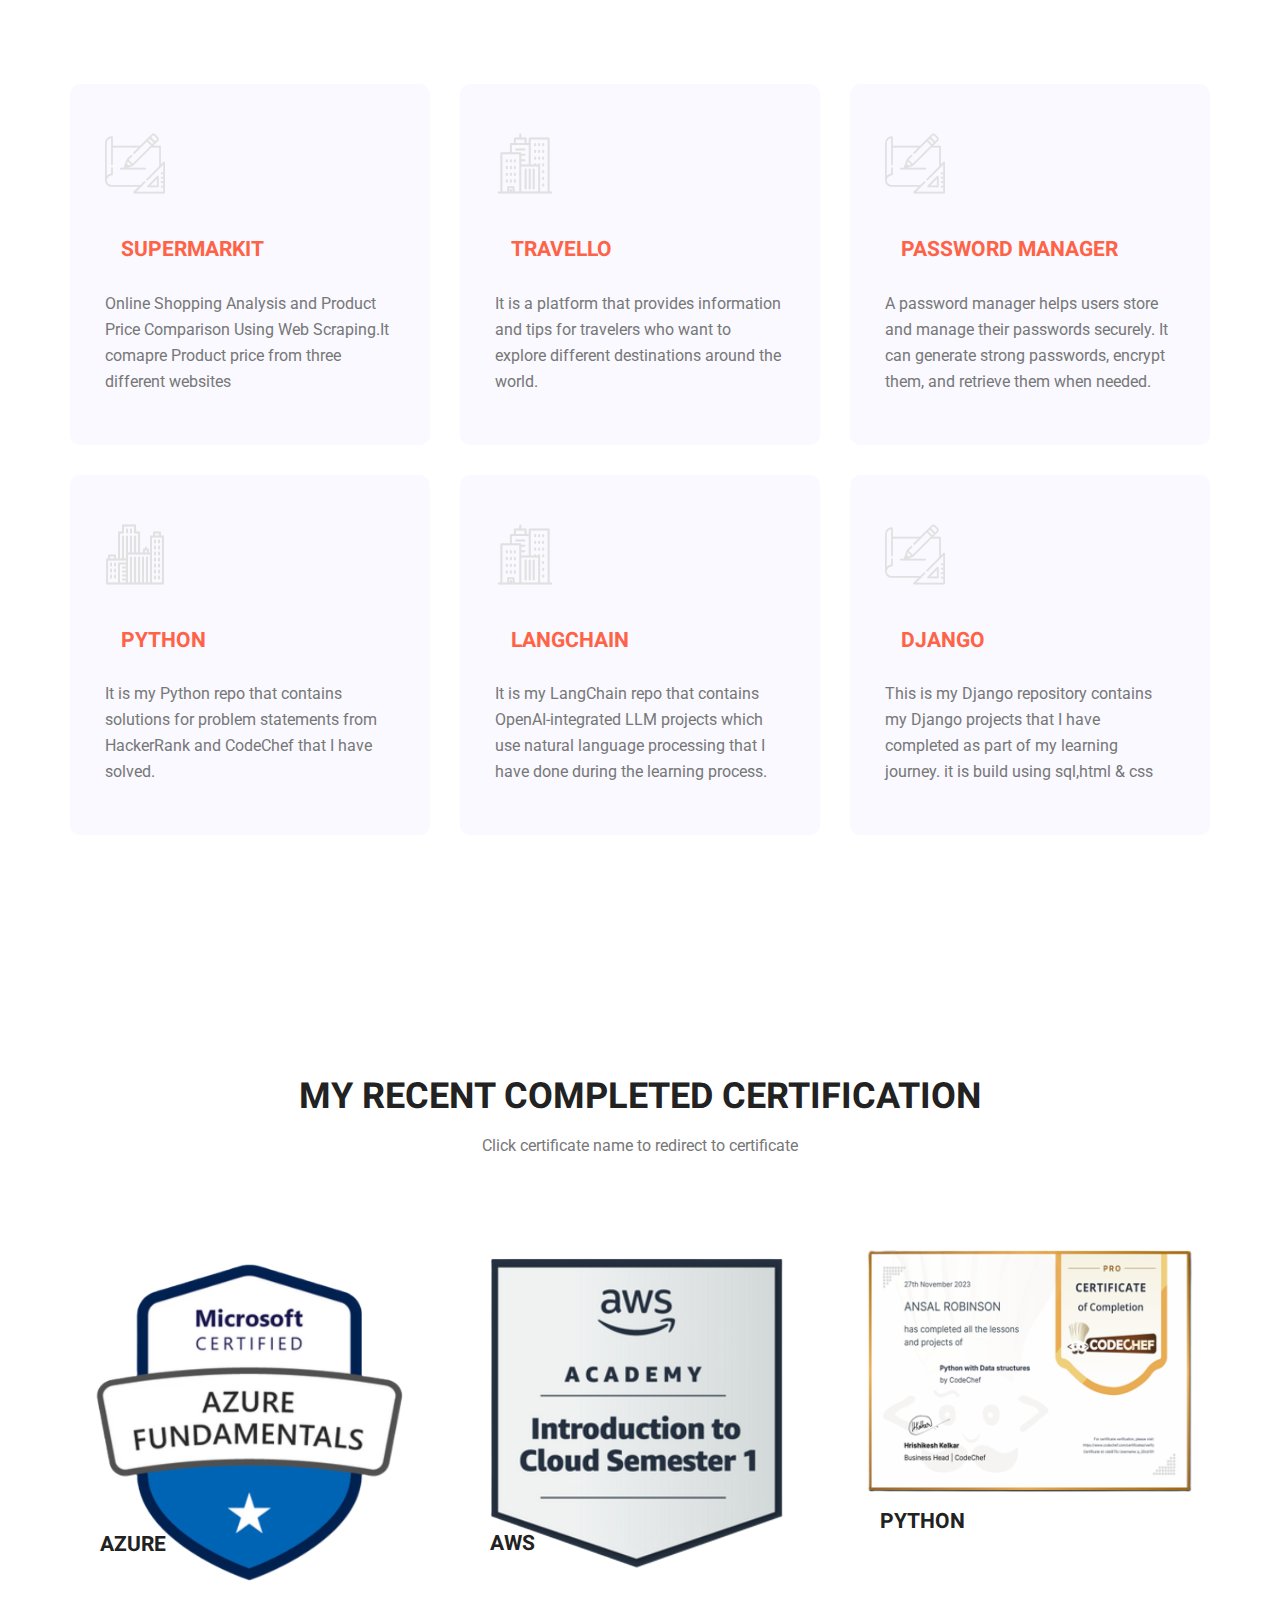
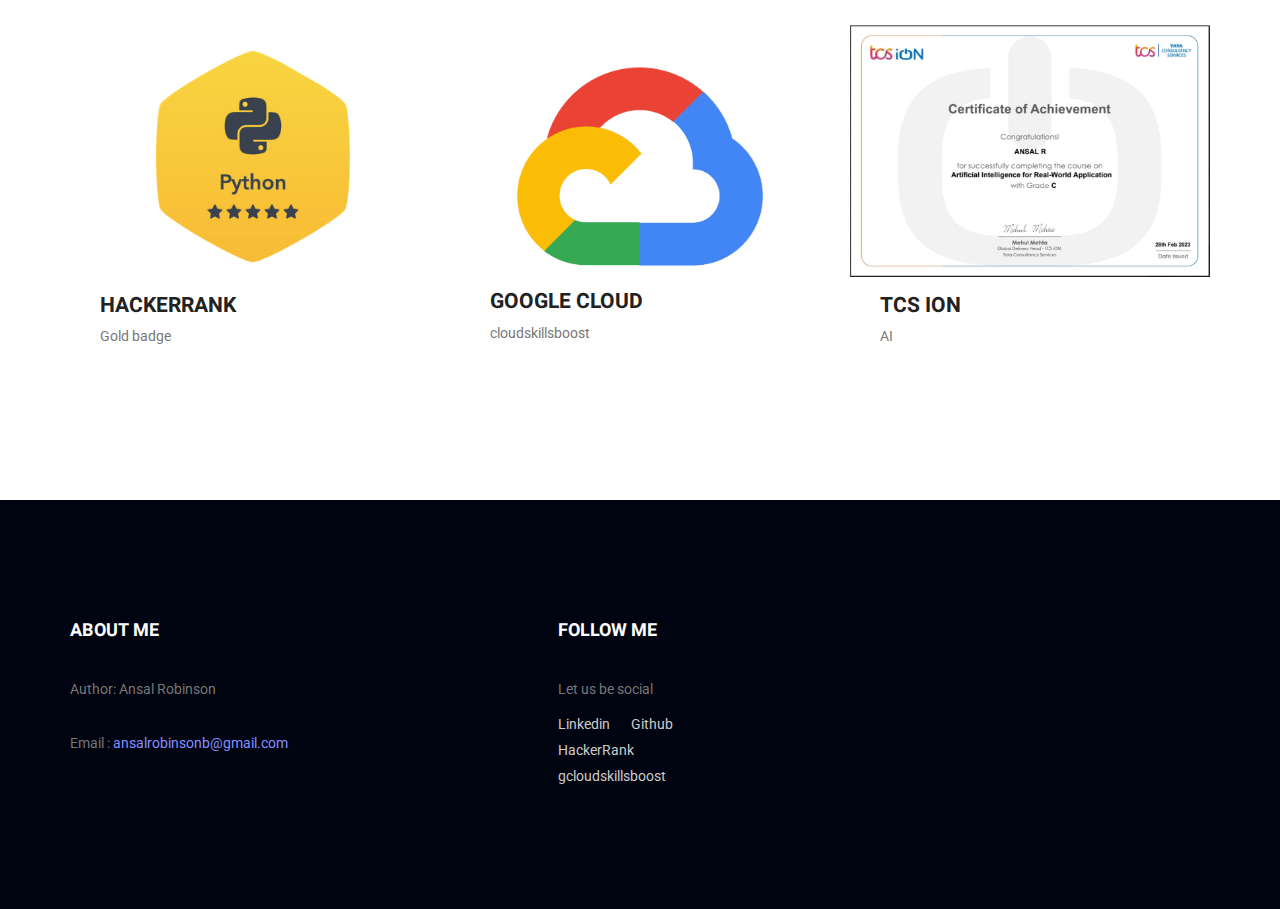
==== commit 1b0081ab: "Update index.html" ====
--- a/index.html
+++ b/index.html
@@ -38,7 +38,7 @@
 								<li class="nav-item"><a class="nav-link" href="edu.html">Education</a></li> 
 								<li class="nav-item"><a class="nav-link" href="project.html">projects</a>
 								<li class="nav-item"><a class="nav-link" href="certificate.html">certification</a>
-								<li class="nav-item"><a class="nav-link" href="https://drive.google.com/file/d/1shYZjiiIdcBx_wecN2bBYRqmHK-peAta/view?usp=sharing">Resume</a>
+								<li class="nav-item"><a class="nav-link" href="https://drive.google.com/file/d/1luUZQ51RGjg8VAb4TKa_q47og5sfEQGg/view?usp=sharing">Resume</a>
 							</ul>
 						</div> 
 					</div>
@@ -335,4 +335,4 @@
         <script src="js/gmaps.min.js"></script>
         <script src="js/theme.js"></script>
     </body>
-</html>+</html>
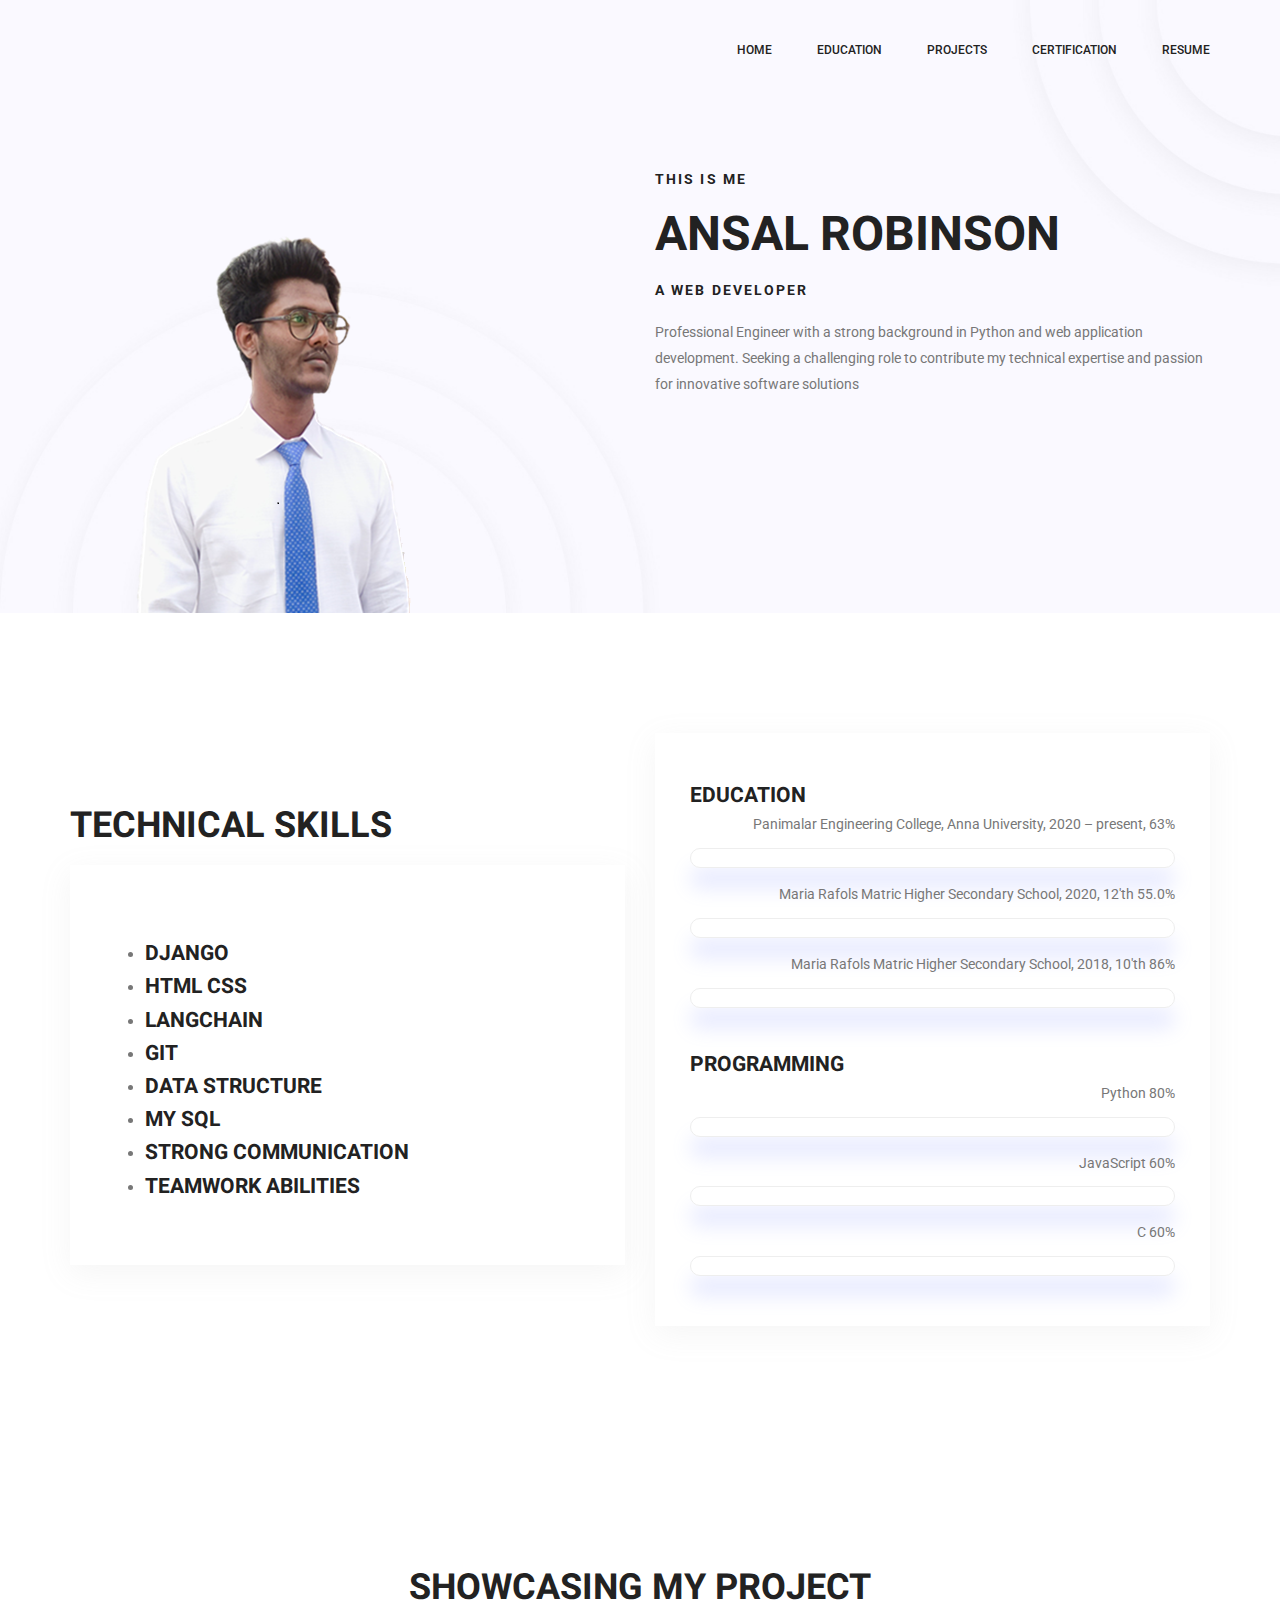
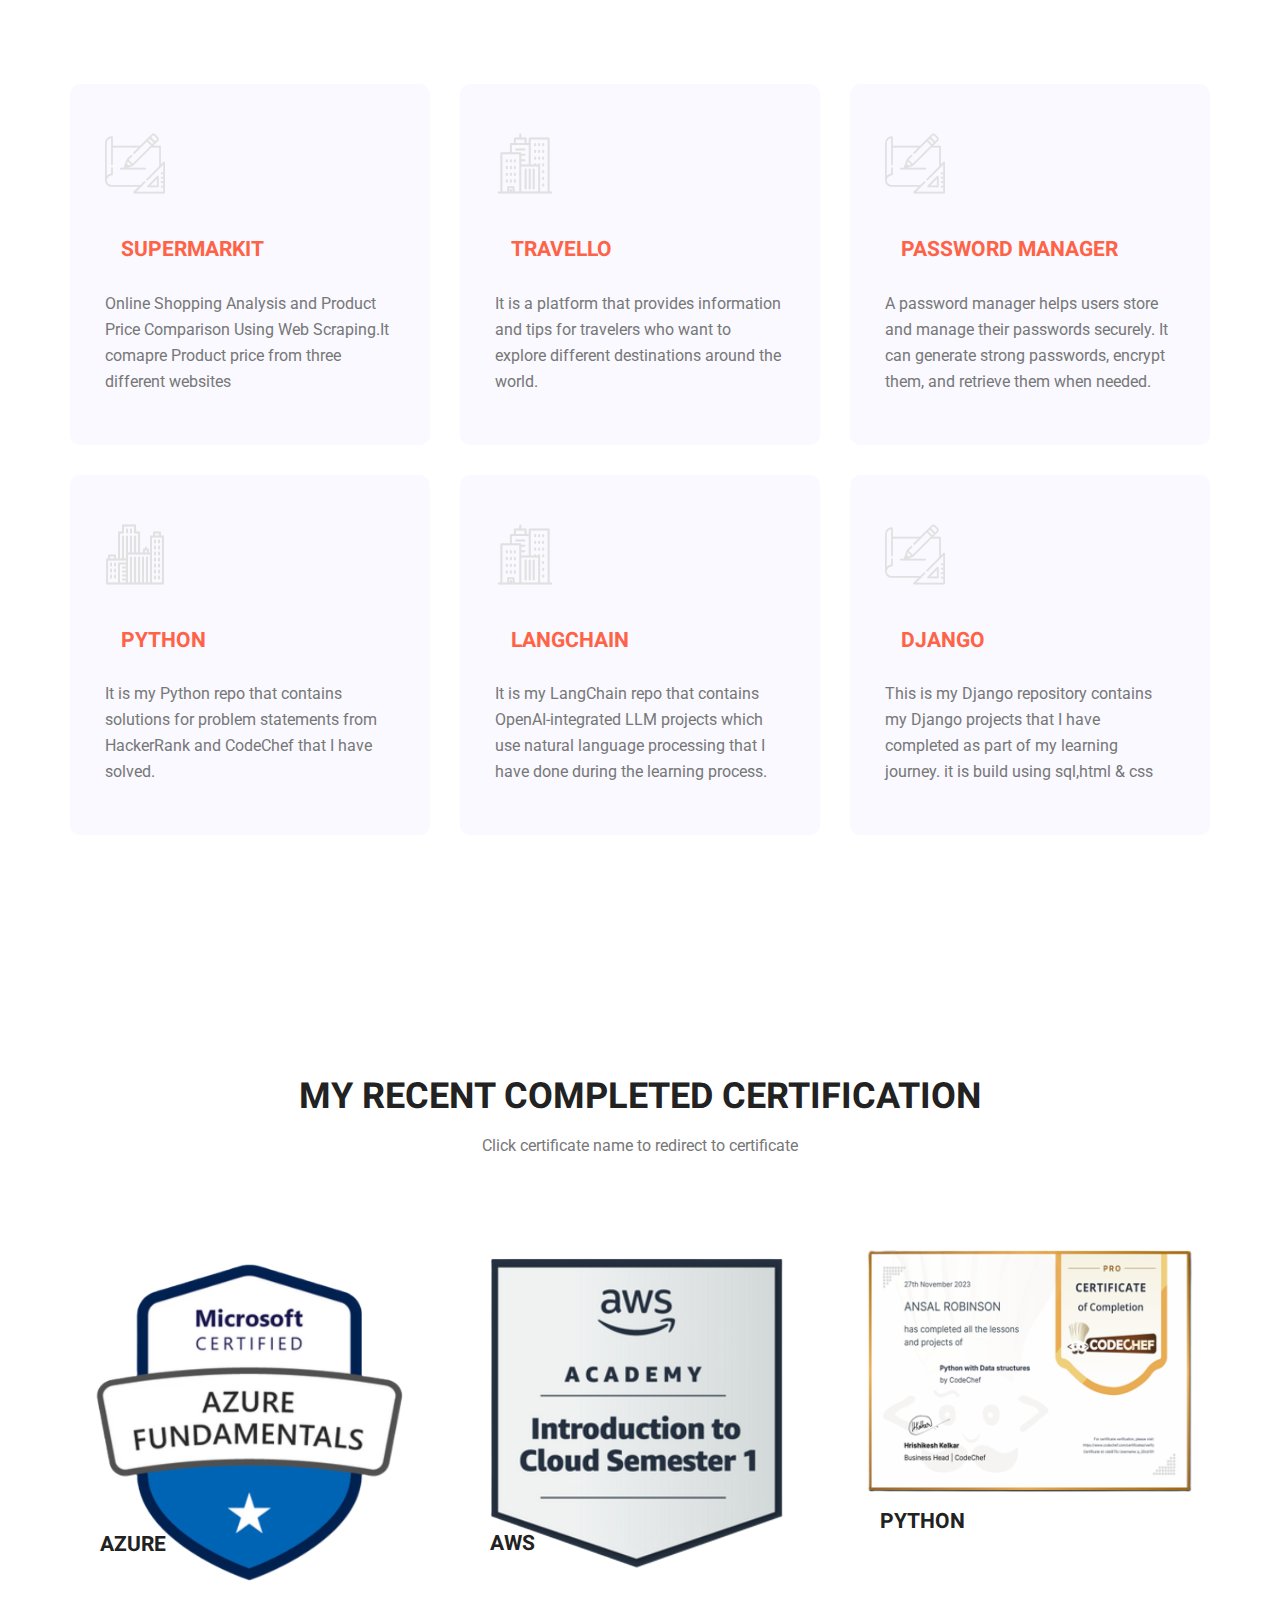
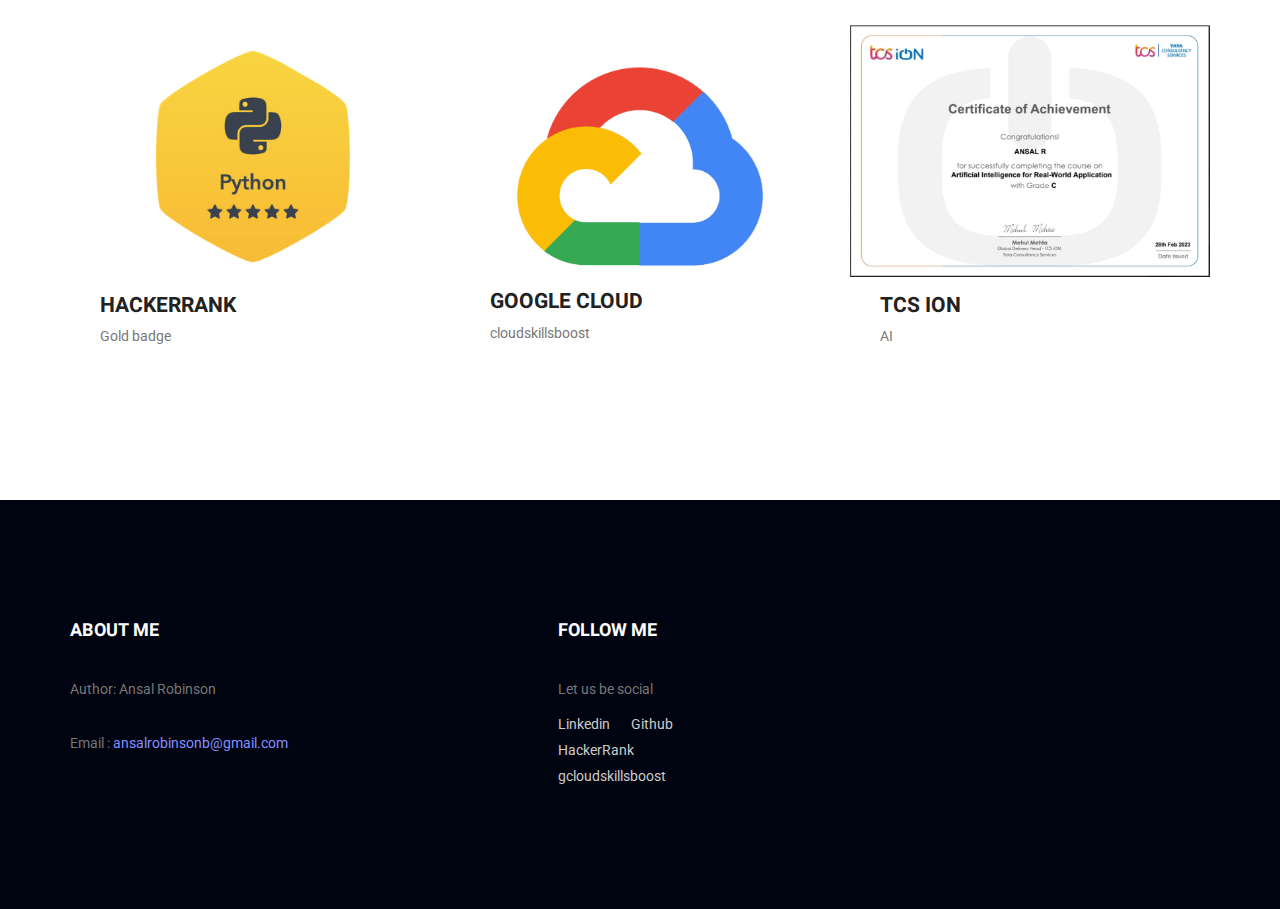
==== commit ac584b9c: "[update] Graduation mark" ====
--- a/index.html
+++ b/index.html
@@ -106,9 +106,9 @@
 								<div class="skill_item">
 									<h4>Panimalar Engineering College,
 										Anna University, 2020 – present,
-										<span class="counter">84.8</span>%</h4>
+										<span class="counter">85</span>%</h4>
 									<div class="progress">
-										<div class="progress-bar" role="progressbar" aria-valuenow="84.8" aria-valuemin="0" aria-valuemax="100"></div>
+										<div class="progress-bar" role="progressbar" aria-valuenow="85" aria-valuemin="0" aria-valuemax="100"></div>
 									</div>
 								</div>
 								<div class="skill_item">
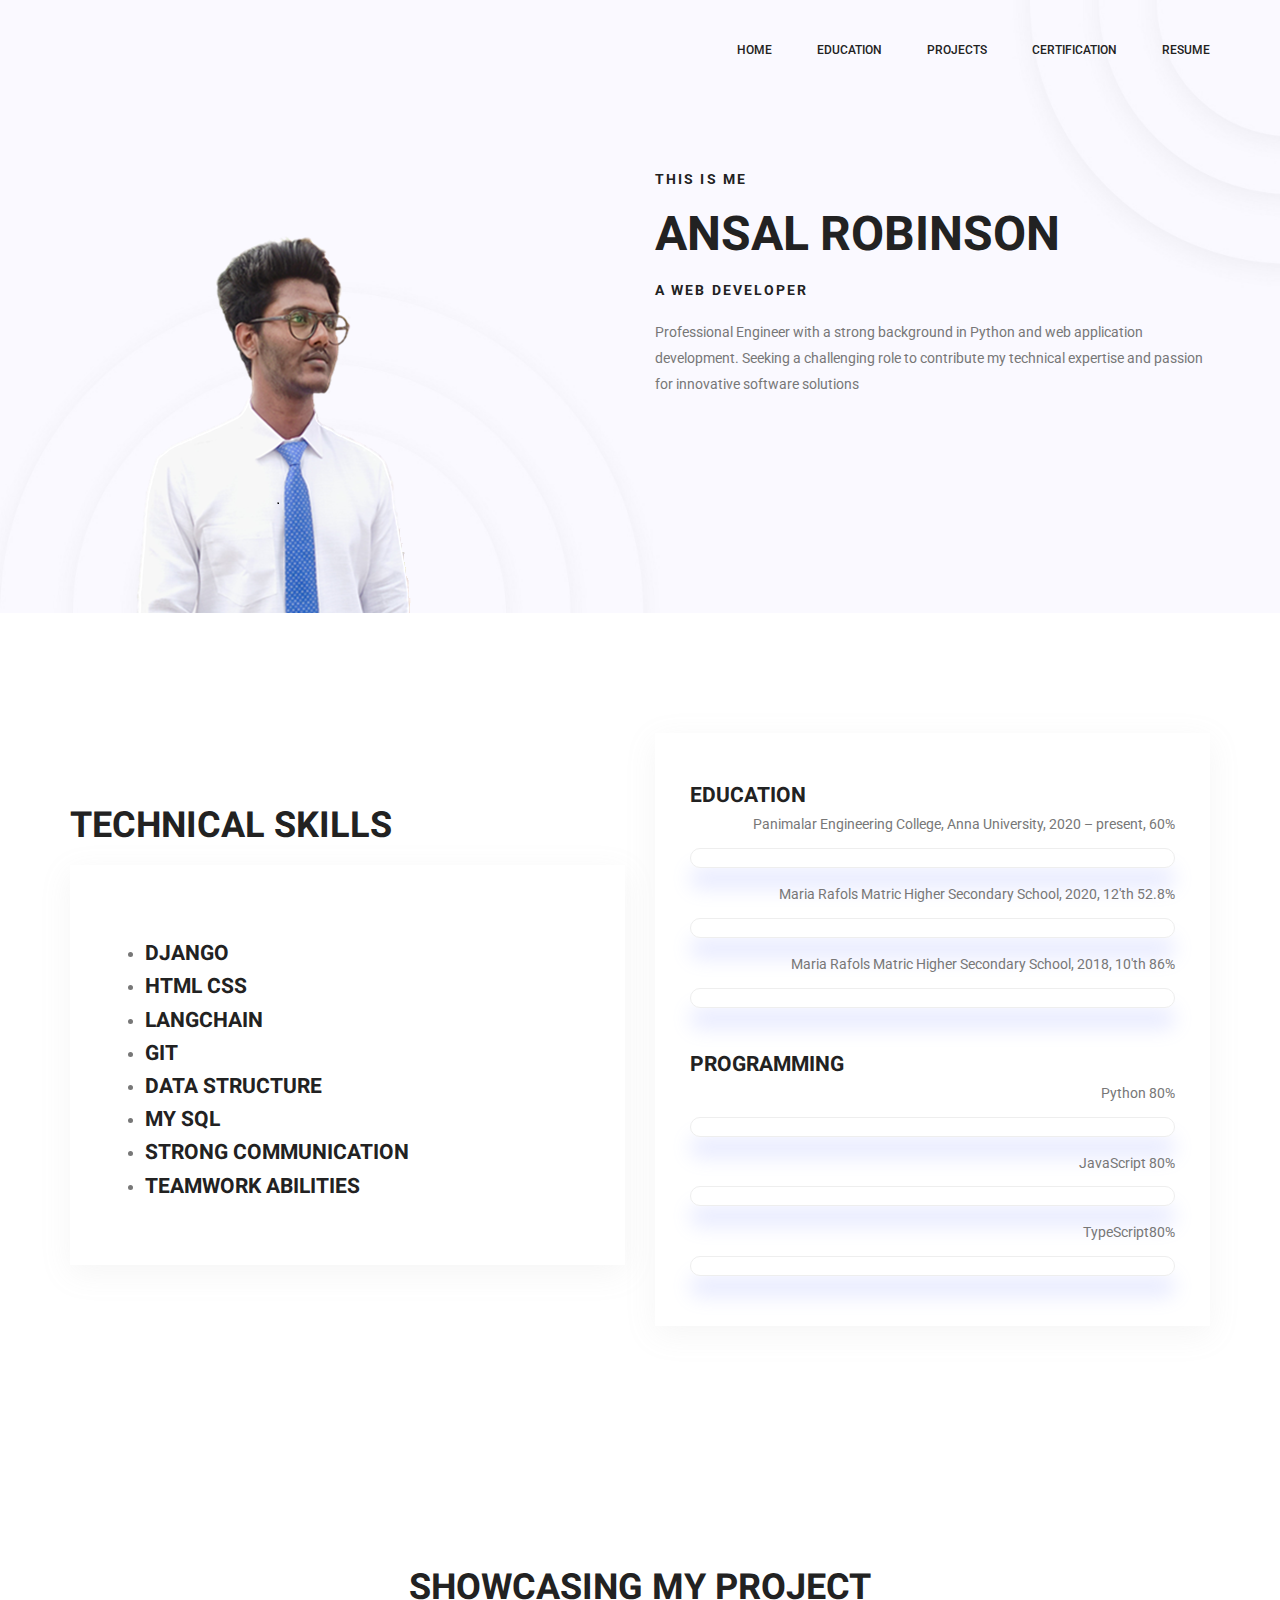
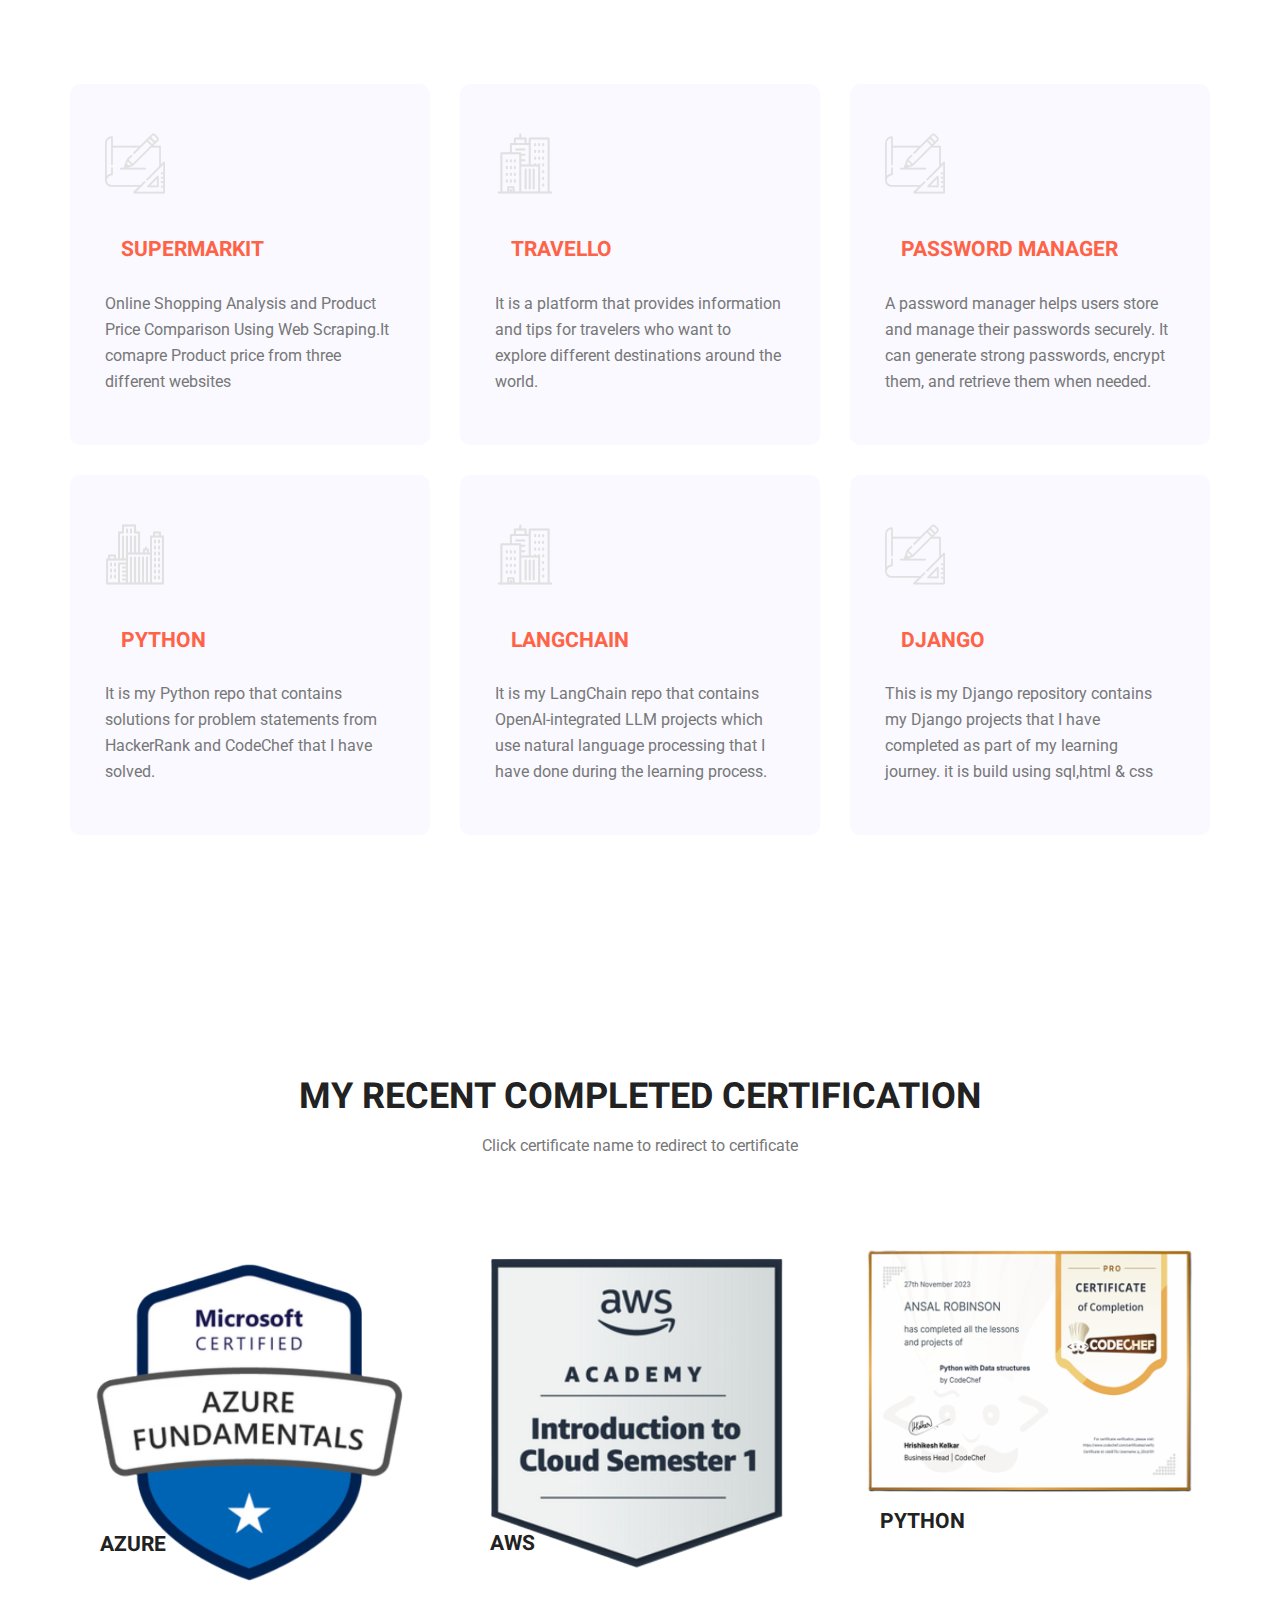
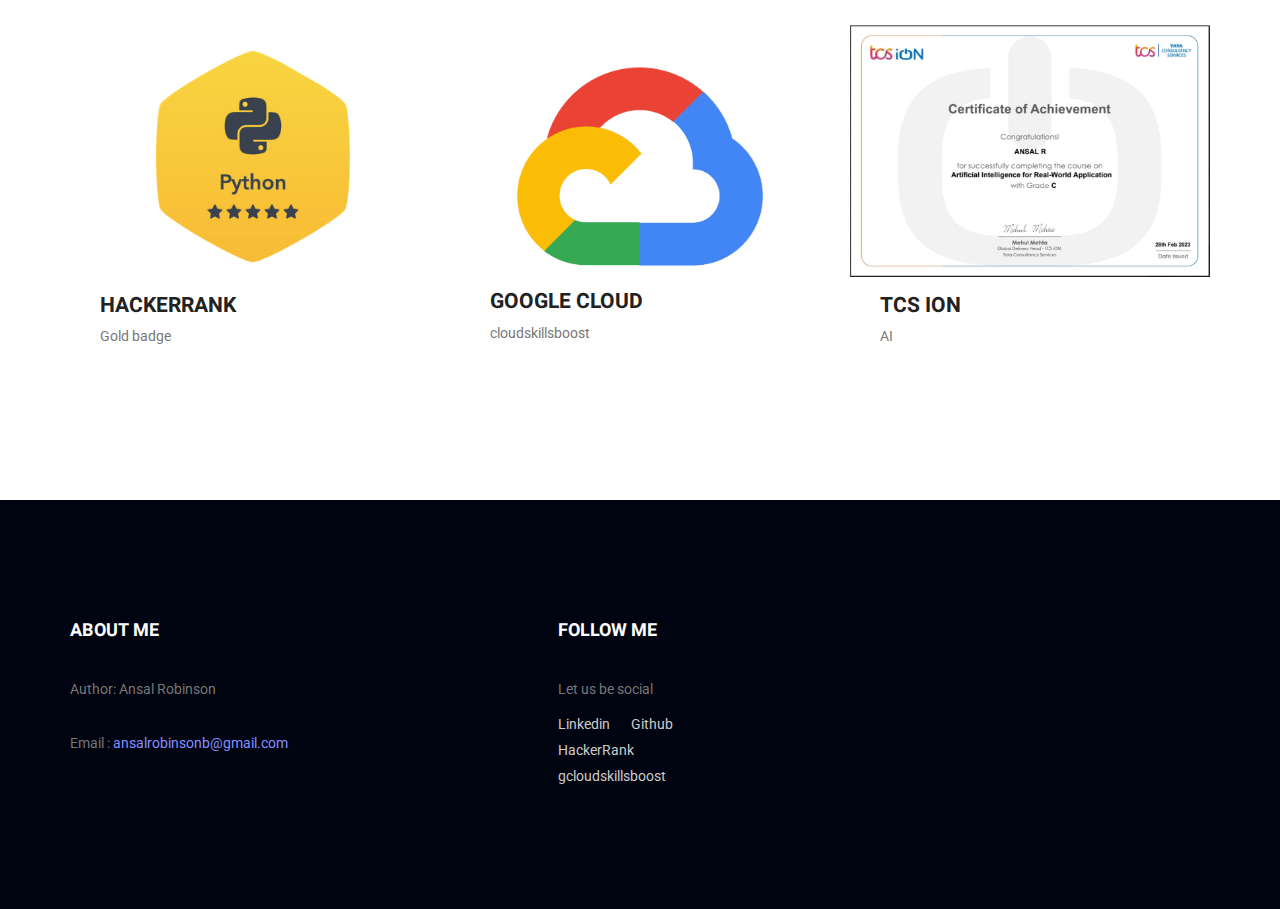
==== commit dd17a7da: "[update] Education data & Certification header" ====
--- a/index.html
+++ b/index.html
@@ -133,13 +133,13 @@
 										</div>
 									</div>
 									<div class="skill_item">
-										<h4>JavaScript <span class="counter">60</span>%</h4>
+										<h4>JavaScript <span class="counter">80</span>%</h4>
 										<div class="progress">
 											<div class="progress-bar" role="progressbar" aria-valuenow="60" aria-valuemin="0" aria-valuemax="100"></div>
 										</div>
 									</div>
 									<div class="skill_item">
-										<h4>C <span class="counter">60</span>%</h4>
+										<h4>TypeScript<span class="counter">80</span>%</h4>
 										<div class="progress">
 											<div class="progress-bar" role="progressbar" aria-valuenow="60" aria-valuemin="0" aria-valuemax="100"></div>
 										</div>
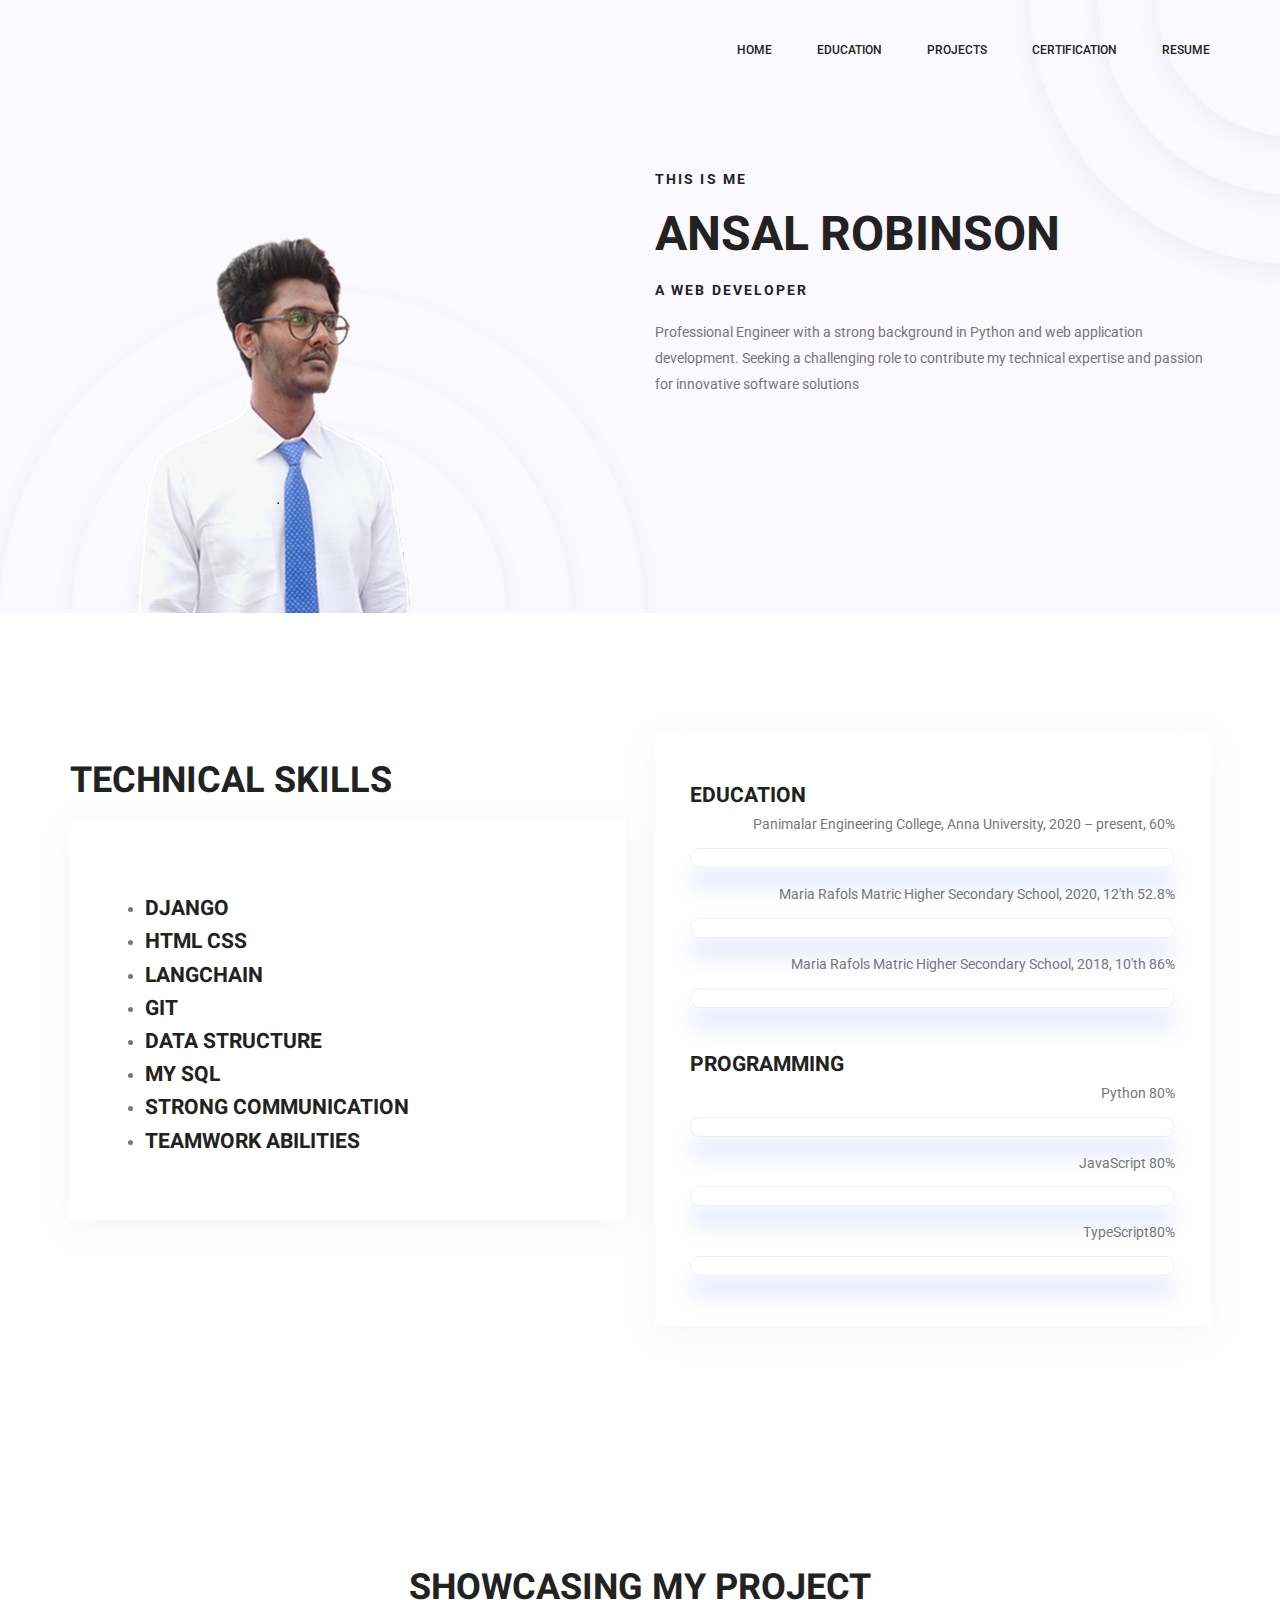
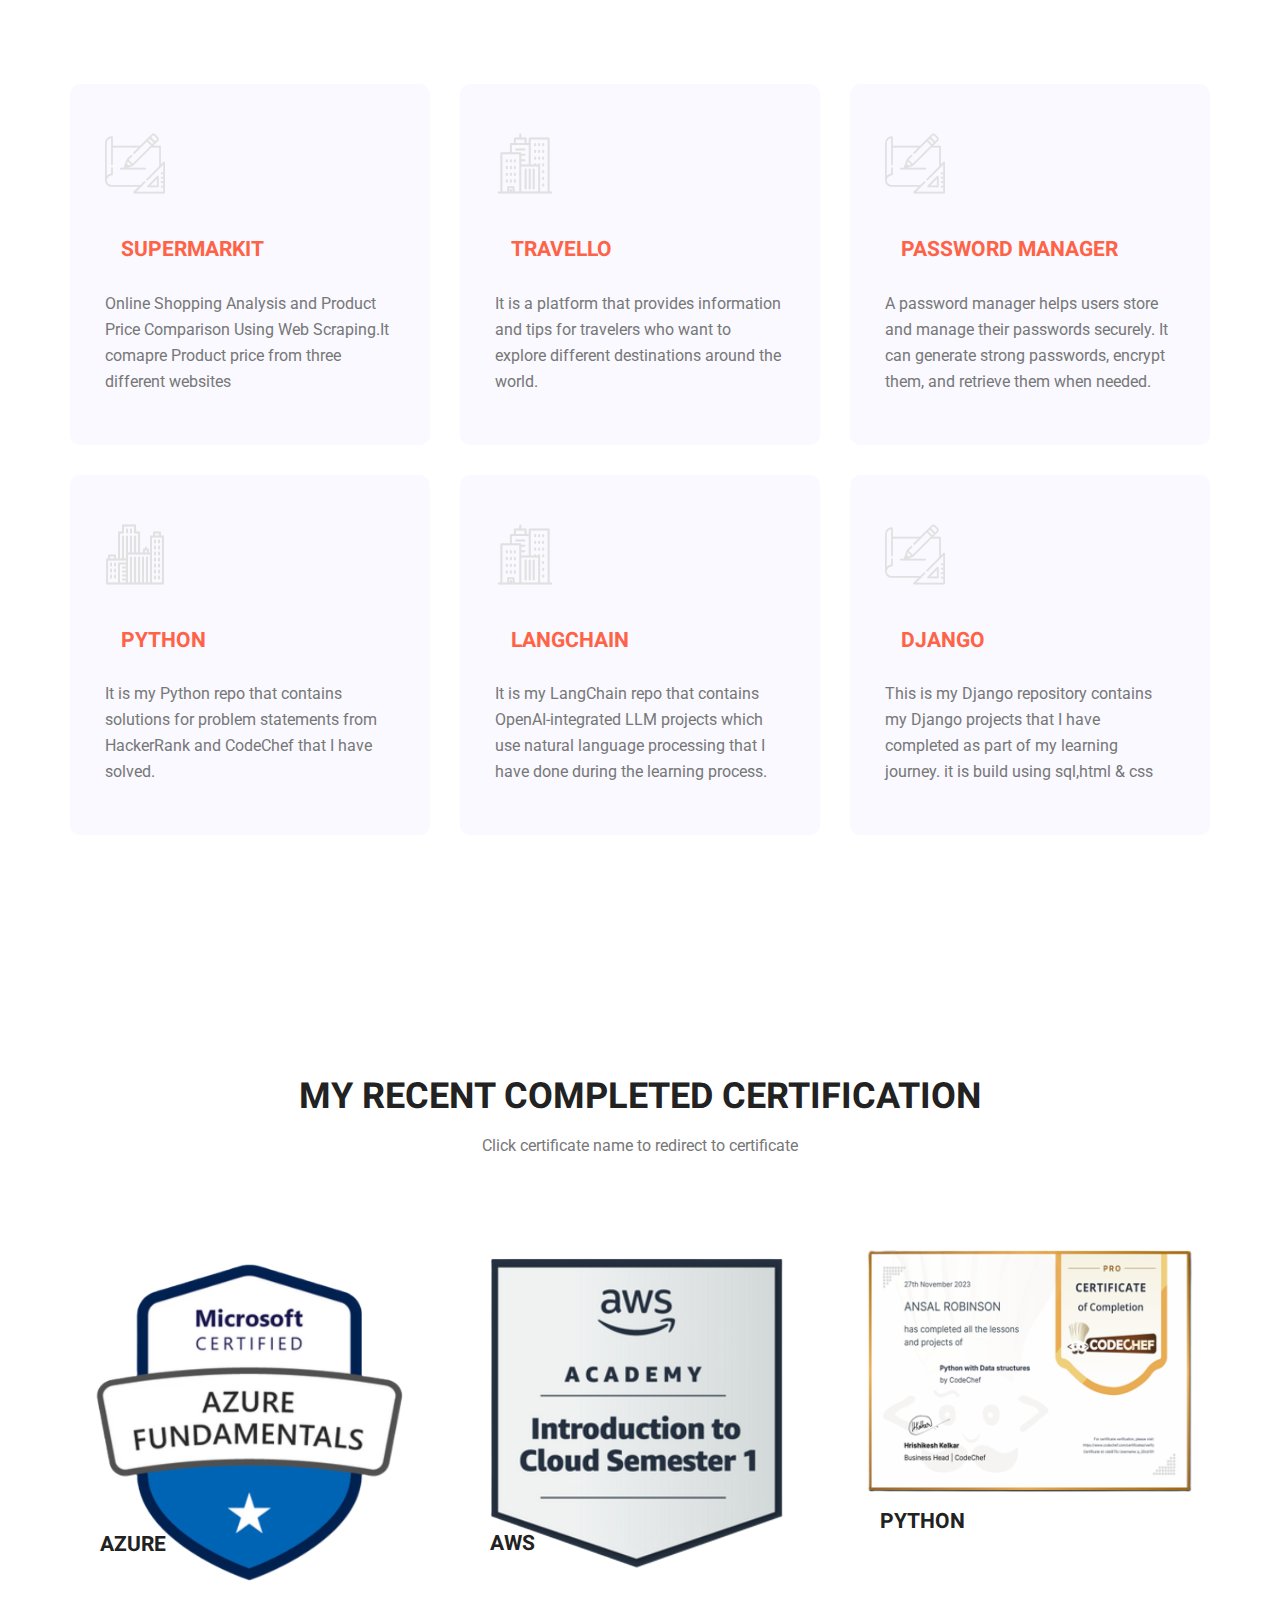
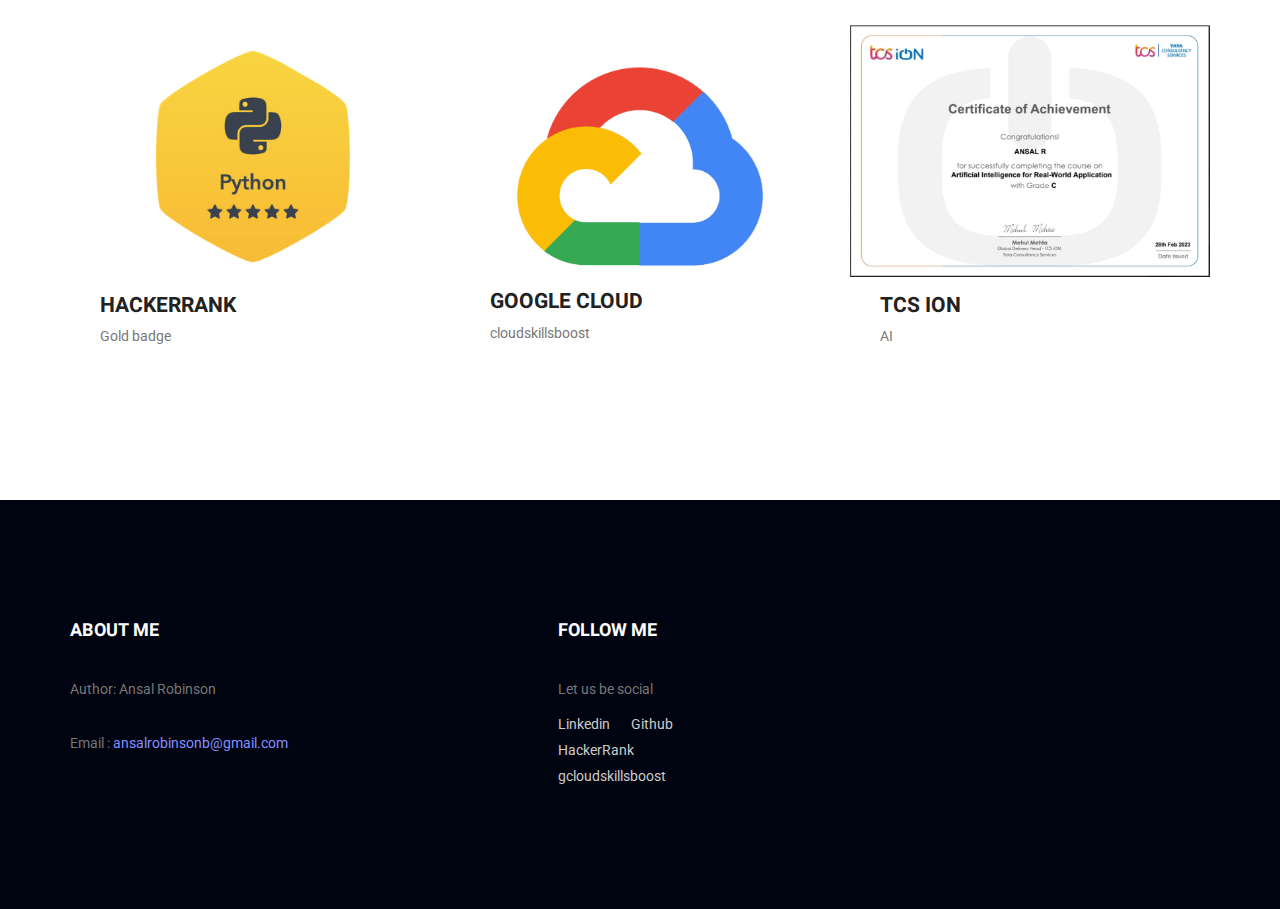
==== commit 45522453: "[update] progress-bar Value fix & welcome_text margin fix" ====
--- a/index.html
+++ b/index.html
@@ -18,6 +18,7 @@
         <!-- main css -->
         <link rel="stylesheet" href="css/style.css">
         <link rel="stylesheet" href="css/responsive.css">
+		<link rel="stylesheet" href="css/index.css">
     </head>
     <body>
         
@@ -135,13 +136,13 @@
 									<div class="skill_item">
 										<h4>JavaScript <span class="counter">80</span>%</h4>
 										<div class="progress">
-											<div class="progress-bar" role="progressbar" aria-valuenow="60" aria-valuemin="0" aria-valuemax="100"></div>
+											<div class="progress-bar" role="progressbar" aria-valuenow="80" aria-valuemin="0" aria-valuemax="100"></div>
 										</div>
 									</div>
 									<div class="skill_item">
 										<h4>TypeScript<span class="counter">80</span>%</h4>
 										<div class="progress">
-											<div class="progress-bar" role="progressbar" aria-valuenow="60" aria-valuemin="0" aria-valuemax="100"></div>
+											<div class="progress-bar" role="progressbar" aria-valuenow="80" aria-valuemin="0" aria-valuemax="100"></div>
 										</div>
 									</div>
 									</div>
--- a/css/style.css
+++ b/css/style.css
@@ -2698,7 +2698,7 @@
     margin-top: -30px; }
 
 .welcome_text {
-  margin-top: 45px; }
+  margin-top: 0px; }
   .welcome_text h4 {
     color: #222222;
     font-family: "Heebo", sans-serif;
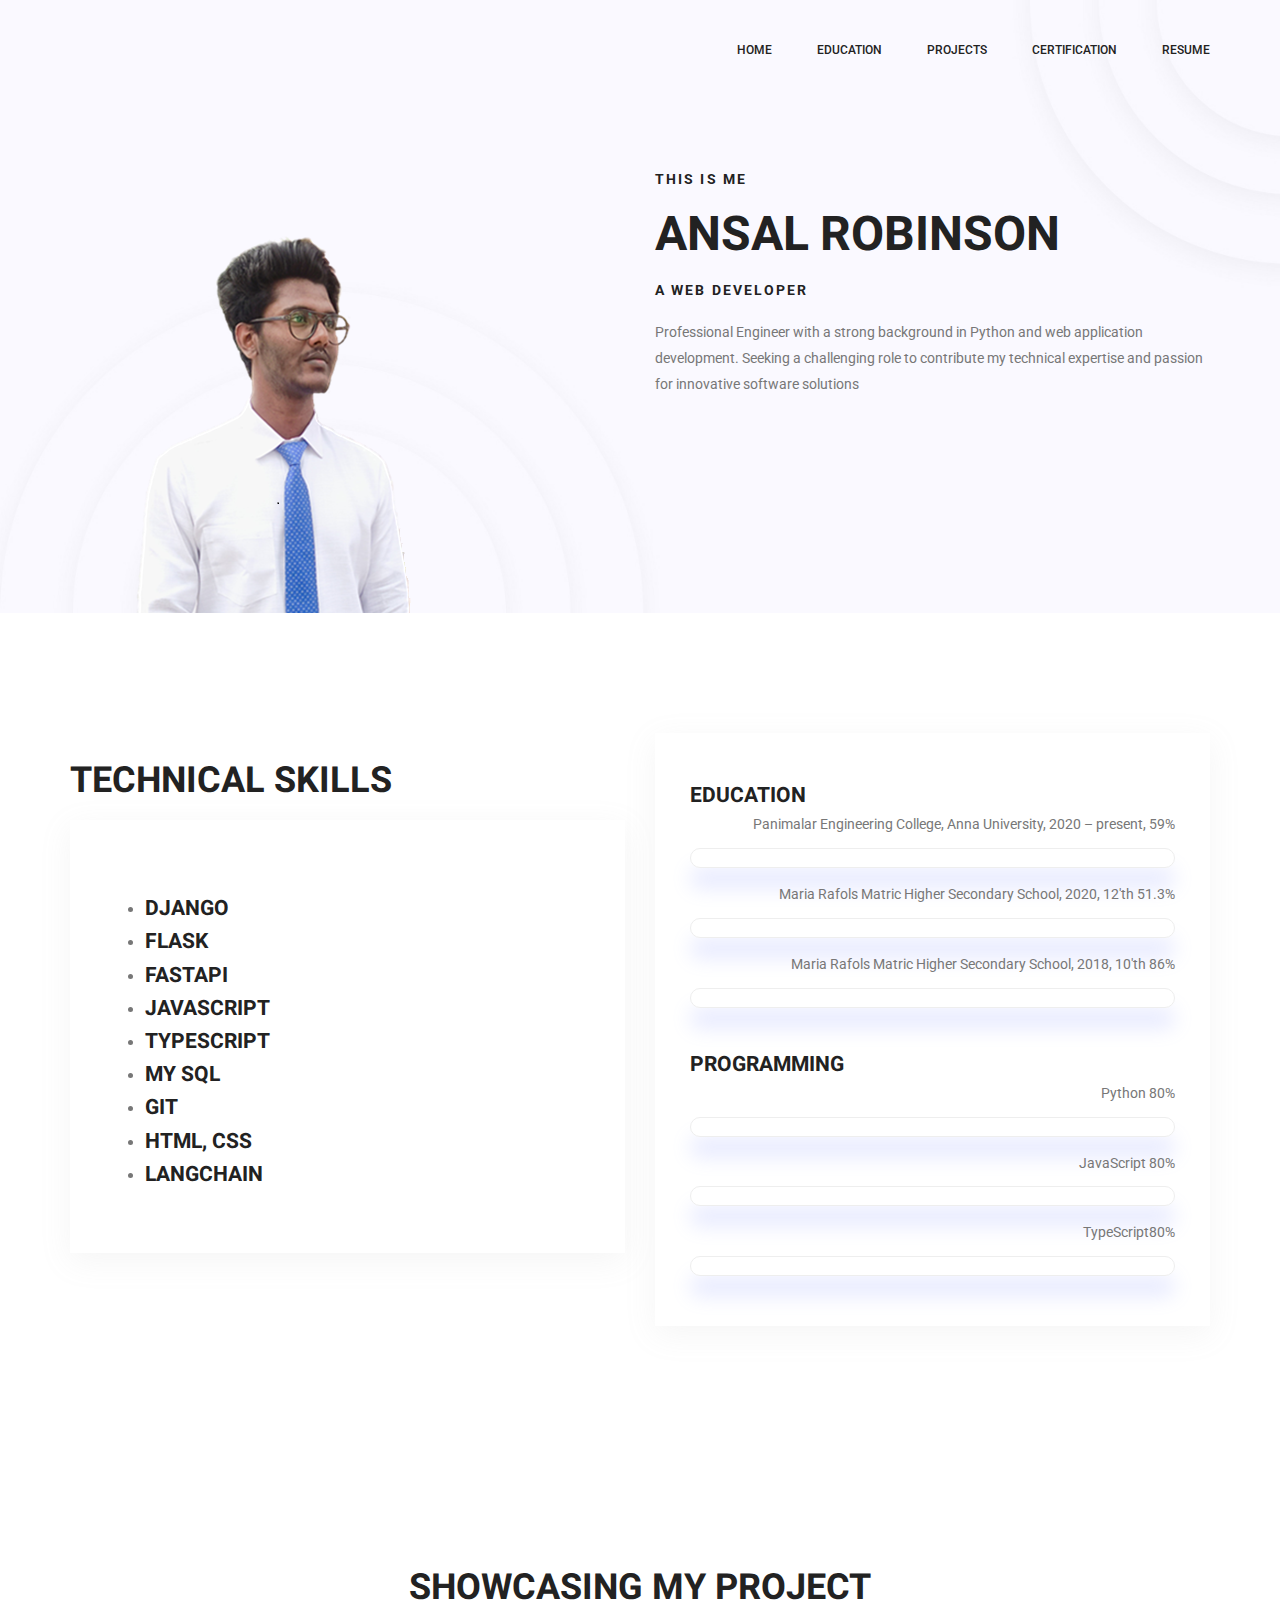
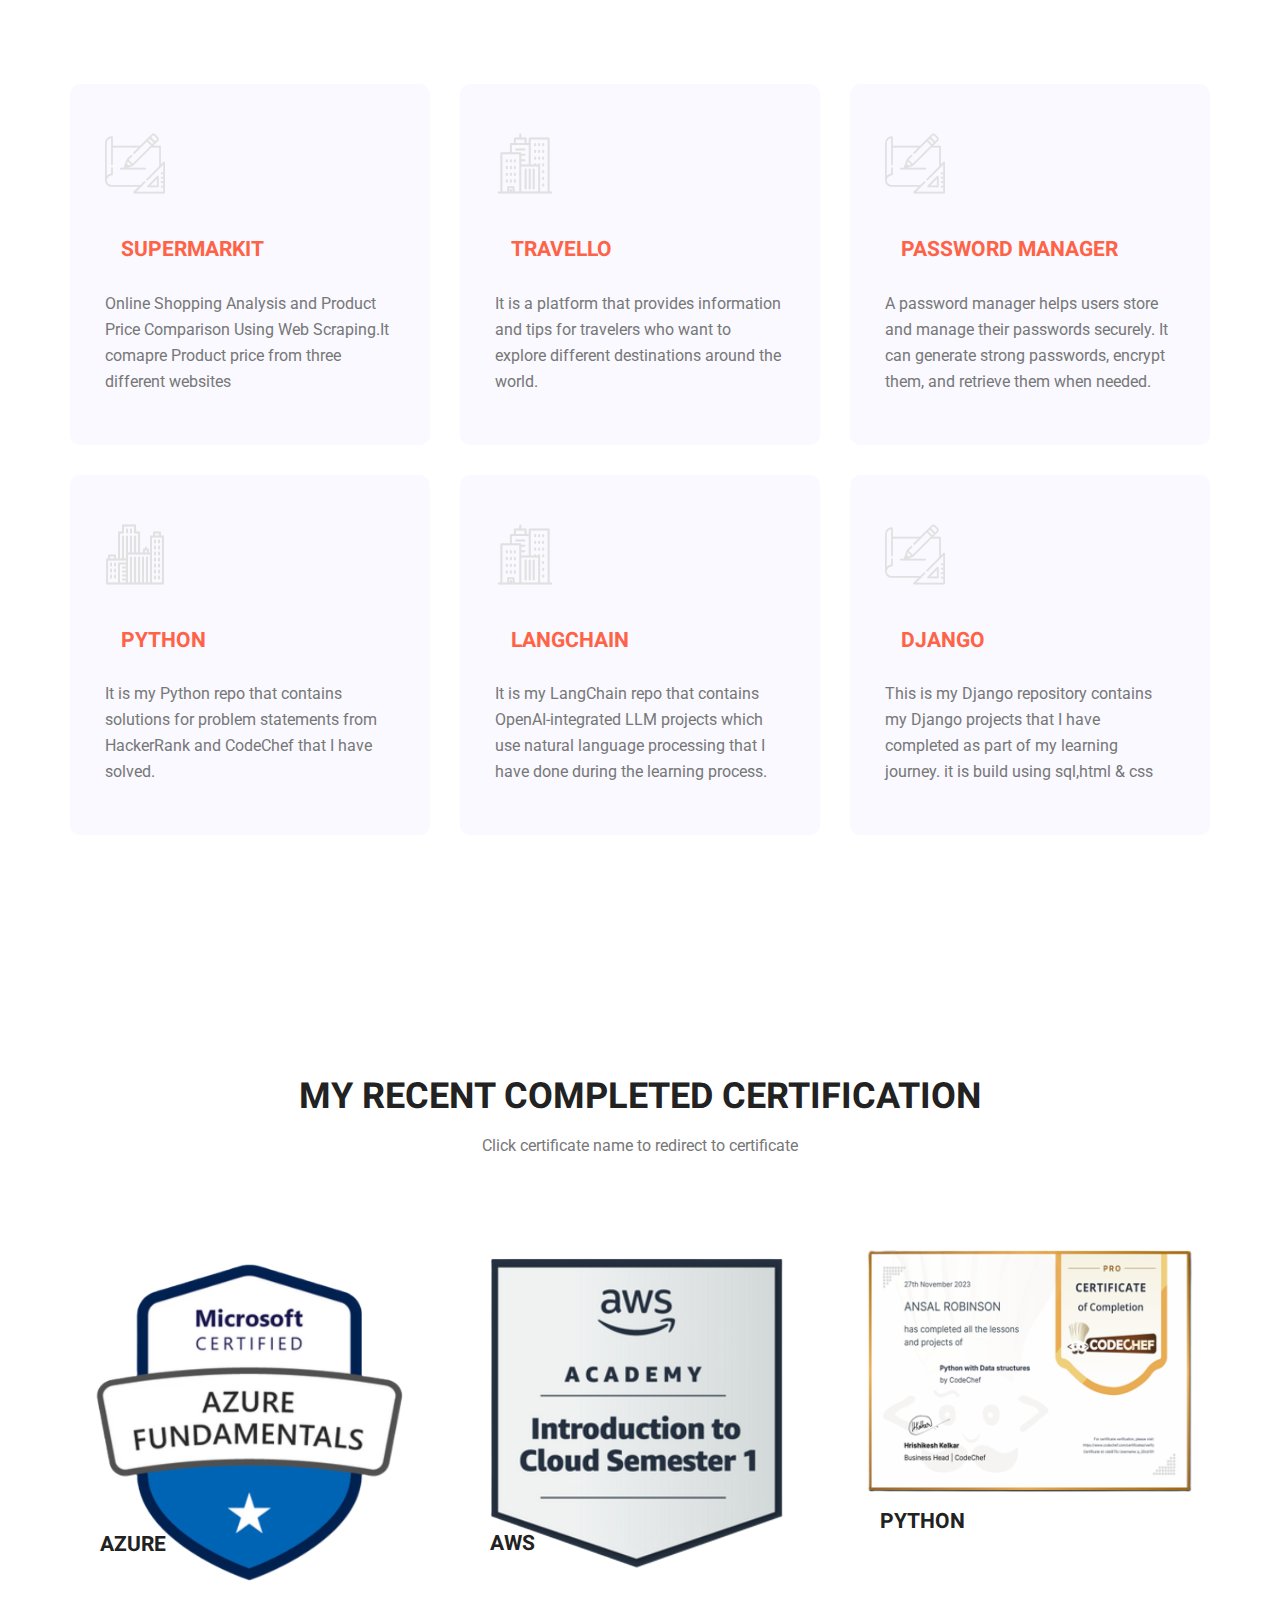
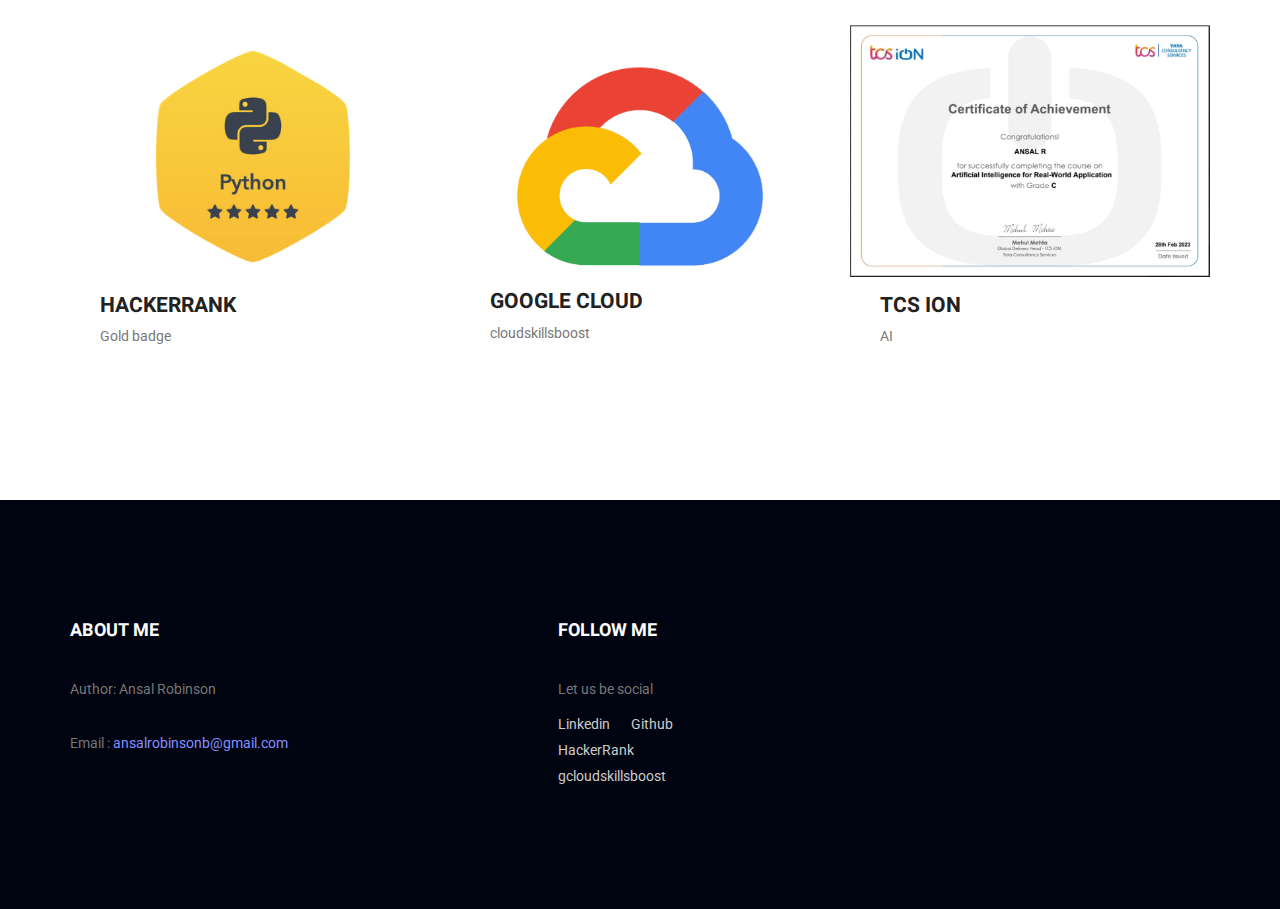
==== commit fe5cc73b: "[update] technical skill" ====
--- a/index.html
+++ b/index.html
@@ -87,13 +87,14 @@
 								<ul>
 									<br>
 									<li><h3>Django</h3></li>
-									<li><h3>HTMl css</h3></li>
+									<li><h3>Flask</h3></li>
+									<li><h3>FastAPI</h3></li>
+									<li><h3>JavaScript</h3></li>
+									<li><h3>TypeScript</h3></li>
+									<li><h3>MY SQL</h3></li>
+									<li><h3>Git</h3></li>
+									<li><h3>HTMl, css</h3></li>
 									<li><h3>Langchain</h3></li>
-									<li><h3>Git</h3></li>
-									<li><h3>Data Structure</h3></li>
-									<li><h3>MY SQL</h3></li>
-									<li><h3>Strong communication</h3></li>
-									<li><h3>teamwork abilities</h3></li>
 								</ul>
 																
 							</div>
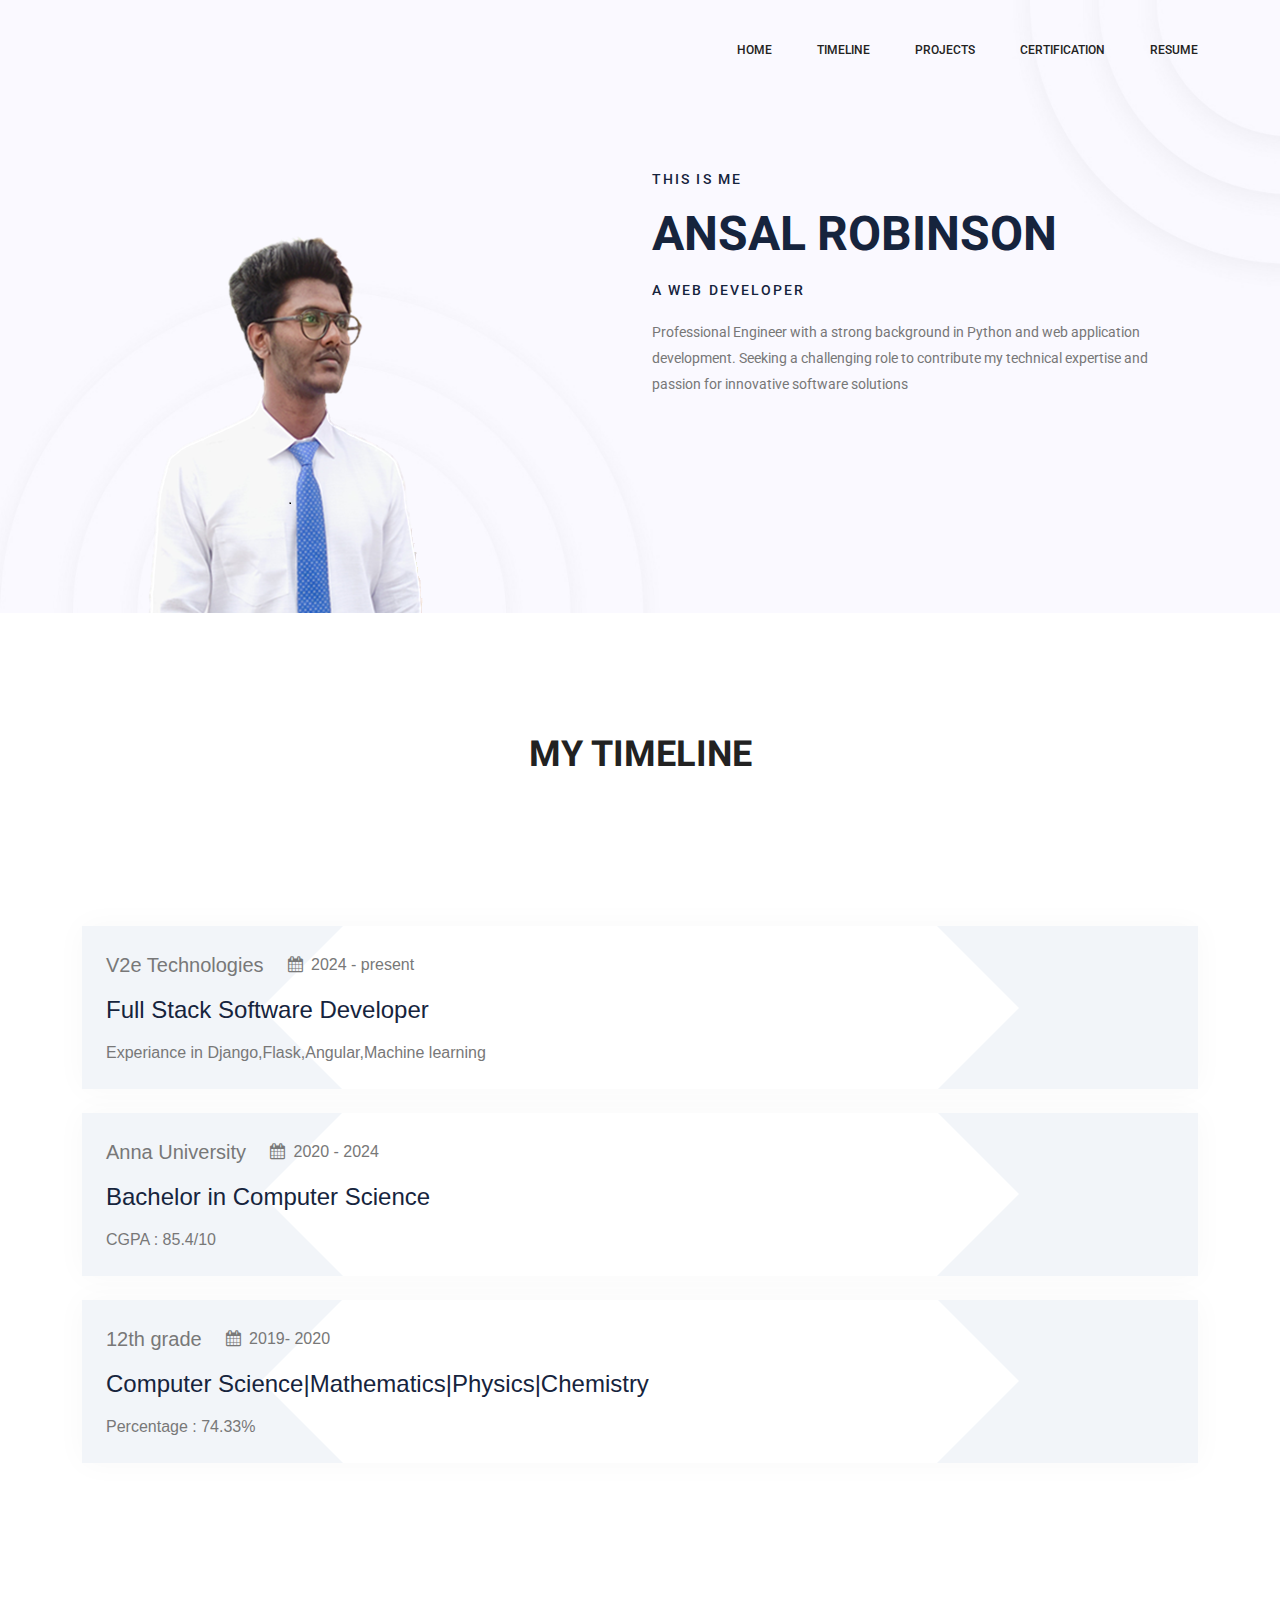
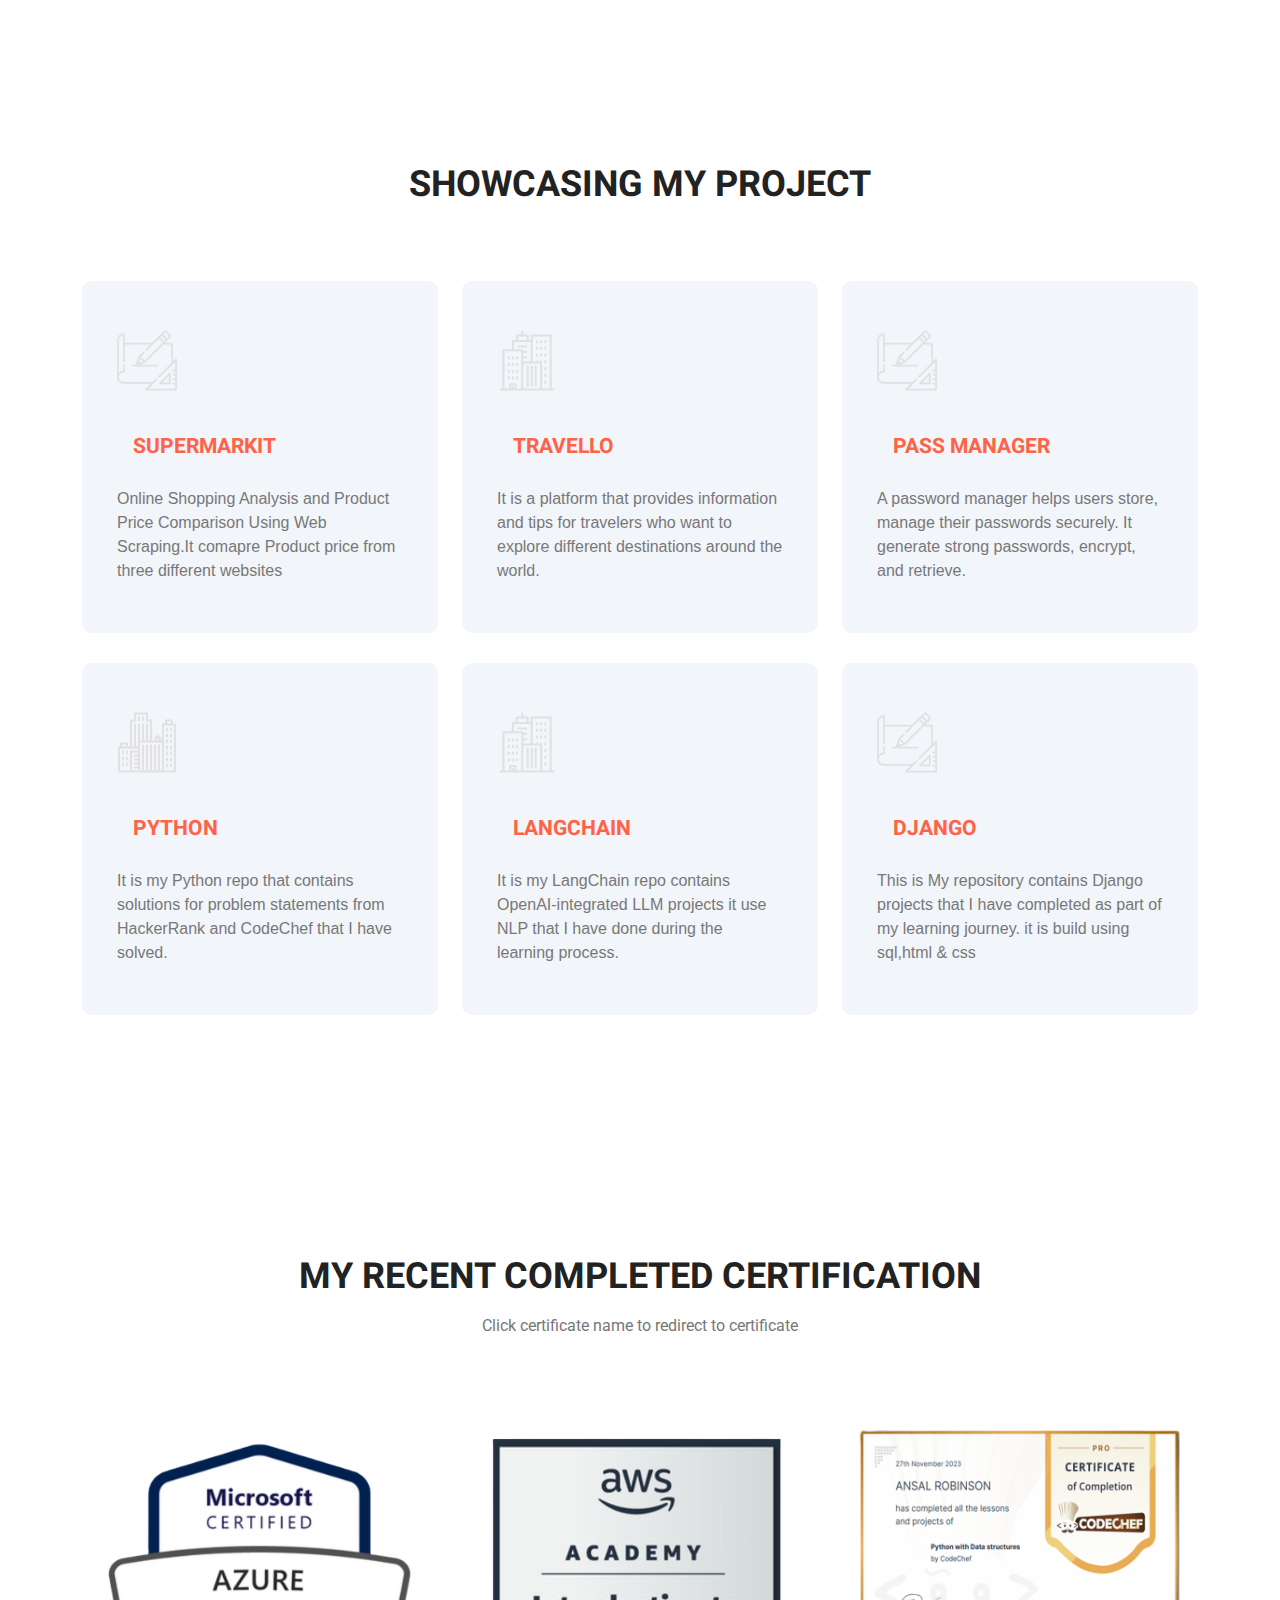
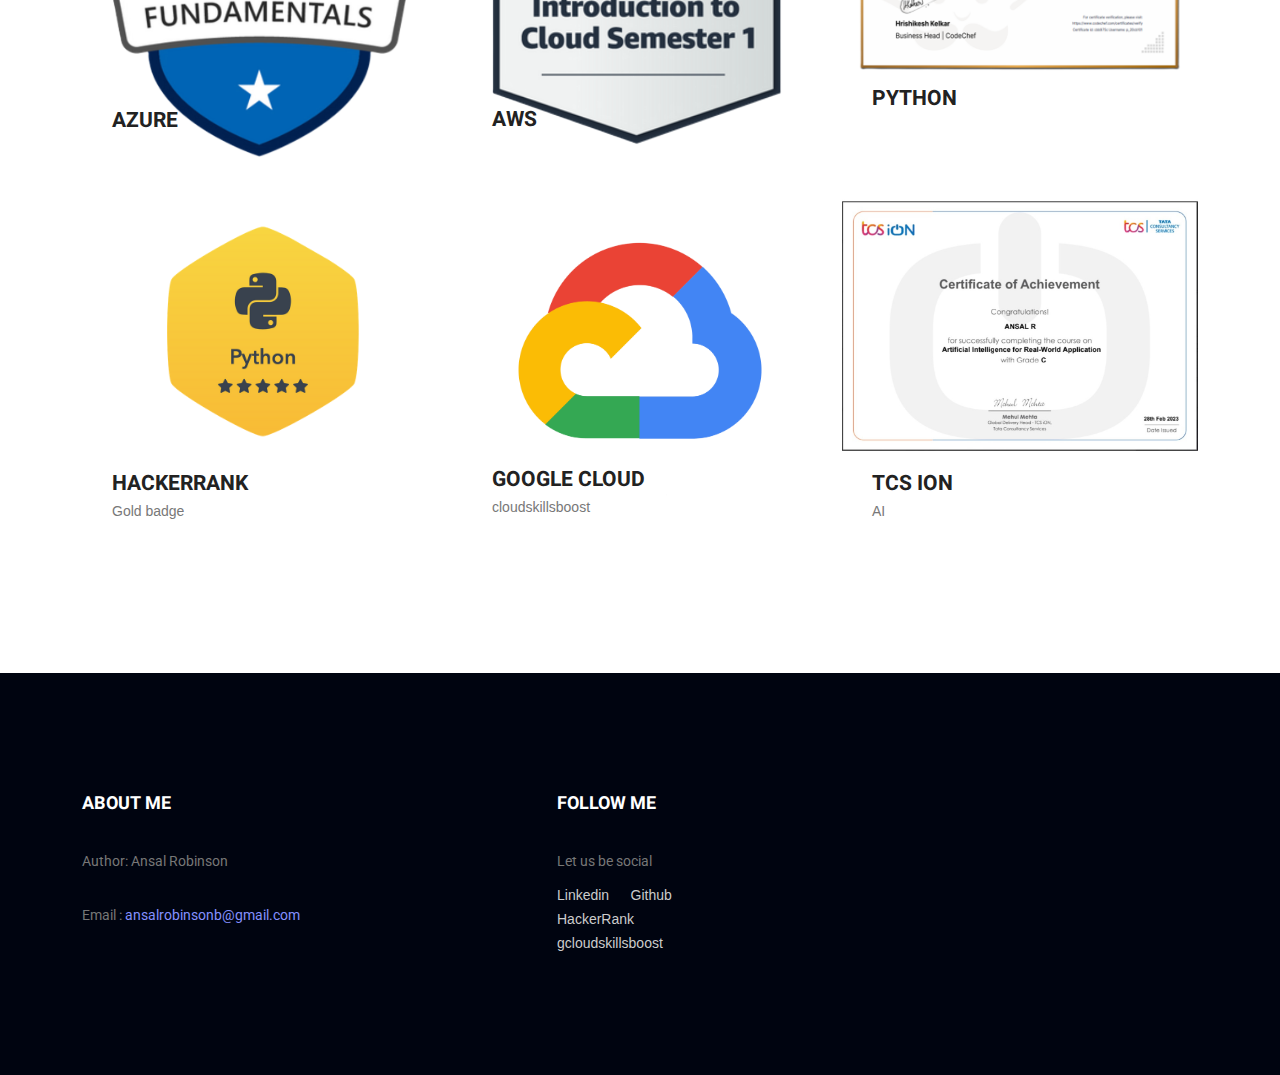
==== commit dd5a3752: "1. [add] timeline 2. [delete] trash code" ====
--- a/index.html
+++ b/index.html
@@ -19,6 +19,8 @@
         <link rel="stylesheet" href="css/style.css">
         <link rel="stylesheet" href="css/responsive.css">
 		<link rel="stylesheet" href="css/index.css">
+		<link rel="stylesheet" href="css/bootstrap.min.css">
+		<link rel="stylesheet" href="css/bootstrap.min.css">
     </head>
     <body>
         
@@ -36,10 +38,10 @@
 						<div class="collapse navbar-collapse offset" id="navbarSupportedContent">
 							<ul class="nav navbar-nav menu_nav ml-auto">
 								<li class="nav-item active"><a class="nav-link" href="index.html">Home</a></li> 
-								<li class="nav-item"><a class="nav-link" href="edu.html">Education</a></li> 
+								<li class="nav-item"><a class="nav-link" href="timeline.html">TimeLine</a></li> 
 								<li class="nav-item"><a class="nav-link" href="project.html">projects</a>
 								<li class="nav-item"><a class="nav-link" href="certificate.html">certification</a>
-								<li class="nav-item"><a class="nav-link" href="https://drive.google.com/file/d/1luUZQ51RGjg8VAb4TKa_q47og5sfEQGg/view?usp=sharing">Resume</a>
+								<li class="nav-item"><a class="nav-link" href="https://drive.google.com/file/d/1e6OYXMM20iOqoIHVeFjhf1tczy-s-U3A/view?usp=sharing">Resume</a>
 							</ul>
 						</div> 
 					</div>
@@ -78,7 +80,52 @@
         <section class="welcome_area p_120">
         	<div class="container">
         		<div class="row welcome_inner">
-        			<div class="col-lg-6">
+					<div class="main_title">
+						<h2>My TimeLine</h2>
+					</div>
+					<div class="col-lg-12">
+						<div class="education-content h-100 pt-6 pb-6">
+							<div class="row g-4">
+								<div class="col-12">
+									<div class="education-item rounded p-4 h-100 wow fadeInUp" data-wow-delay="0.3s">
+										<div class="d-flex align-items-center mb-3">
+											<p class="fs-5 mb-0 me-4">V2e Technologies</p>
+											<div>
+												<span class="fa fa-calendar me-1"></span> 2024 - present
+											</div>
+										</div>
+										<h4 class="mb-3">Full Stack Software Developer</h4>
+										<p class="mb-0">Experiance in Django,Flask,Angular,Machine learning</p>
+									</div>
+								</div>
+								<div class="col-12">
+									<div class="education-item rounded p-4 h-100 wow fadeInUp" data-wow-delay="0.1s">
+										<div class="d-flex align-items-center mb-3">
+											<p class="fs-5 mb-0 me-4">Anna University</p>
+											<div>
+												<span class="fa fa-calendar me-1"></span> 2020 - 2024
+											</div>
+										</div>
+										<h4 class="mb-3">Bachelor in Computer Science</h4>
+										<p class="mb-0">CGPA : 85.4/10</p>
+									</div>
+								</div>
+								<div class="col-12">
+									<div class="education-item rounded p-4 h-100 wow fadeInUp" data-wow-delay="0.5s">
+										<div class="d-flex align-items-center mb-3">
+											<p class="fs-5 mb-0 me-4">12th grade</p>
+											<div>
+												<span class="fa fa-calendar me-1"></span> 2019- 2020
+											</div>
+										</div>
+										<h4 class="mb-3">Computer Science|Mathematics|Physics|Chemistry</h4>
+										<p class="mb-0">Percentage : 74.33%</p>
+									</div>
+								</div>
+							</div>
+						</div>
+					</div>
+        			<!-- <div class="col-lg-6">
         				<div class="welcome_text">
 							<br>
 							<h4>TECHNICAL SKILLS</h4>
@@ -150,7 +197,7 @@
 								</div>
 							</div>
         				</div>
-        			</div>
+        			</div> -->
         		</div>
         	</div>
 		</section>
@@ -181,8 +228,8 @@
         			<div class="col-lg-4">
         				<div class="feature_item">
         					<i class="flaticon-sketch"></i>
-        					<h4 class="nav-item" ><a class="nav-link" href="https://github.com/ansalr/password_manager/" style="color:Tomato;">password manager</a></h4>
-        					<p>A password manager helps users store and manage their passwords securely. It can generate strong passwords, encrypt them, and retrieve them when needed.</p>
+        					<h4 class="nav-item" ><a class="nav-link" href="https://github.com/ansalr/password_manager/" style="color:Tomato;">pass manager</a></h4>
+        					<p>A password manager helps users store, manage their passwords securely. It generate strong passwords, encrypt, and retrieve.</p>
         				</div>
         			</div>
         			<div class="col-lg-4">
@@ -196,14 +243,14 @@
         				<div class="feature_item">
         					<i class="flaticon-skyline"></i>
         					<h4 class="nav-item" ><a class="nav-link" href="https://github.com/ansalr/langchain/" style="color:Tomato;">langchain</a></h4>
-        					<p>It is my LangChain repo that contains OpenAI-integrated LLM projects which use natural language processing that I have done during the learning process.</p>
+        					<p>It is my LangChain repo contains OpenAI-integrated LLM projects it use NLP that I have done during the learning process.</p>
         				</div>
         			</div>
         			<div class="col-lg-4">
         				<div class="feature_item">
         					<i class="flaticon-sketch"></i>
         					<h4 class="nav-item" ><a class="nav-link" href="https://github.com/ansalr/django/" style="color:Tomato;">django</a></h4>
-        					<p>This is my Django repository contains my Django projects that I have completed as part of my learning journey. it is build using sql,html & css</p>
+        					<p>This is My repository contains Django projects that I have completed as part of my learning journey. it is build using sql,html & css</p>
         				</div>
         			</div>
         		</div>
@@ -289,7 +336,7 @@
         					</div>
 							<p>Author: Ansal Robinson</p>
 							<p></p>
-							<p>Email : <a href="mailto:hege@example.com">ansalrobinsonb@gmail.com</a></p>
+							<p>Email : <a href="mailto:ansalrobinsonb@gmail.com">ansalrobinsonb@gmail.com</a></p>
         				</aside>
         			</div>
         			
--- a/css/style.css
+++ b/css/style.css
@@ -2776,11 +2776,11 @@
 /* Feature Area css
 ============================================================================================ */
 .feature_area {
-  background: #f9f9ff; }
+  background: #f2f5f9; }
   .feature_area.feature_tow {
     background: #fff; }
     .feature_area.feature_tow .feature_item {
-      background: #f9f9ff; }
+      background: #f2f5f9; }
       .feature_area.feature_tow .feature_item:hover {
         background: #fff; }
 
@@ -3085,3 +3085,518 @@
 /*---------------------------------------------------- */
 
 /*# sourceMappingURL=style.css.map */
+
+
+
+
+/*** Spinner Start ***/
+#spinner {
+  opacity: 0;
+  visibility: hidden;
+  transition: opacity .5s ease-out, visibility 0s linear .5s;
+  z-index: 99999;
+}
+
+#spinner.show {
+  transition: opacity .5s ease-out, visibility 0s linear 0s;
+  visibility: visible;
+  opacity: 1;
+}
+/*** Spinner End ***/
+
+.back-to-top {
+  position: fixed;
+  right: 30px;
+  bottom: 30px;
+  transition: 0.5s;
+  z-index: 99;
+}
+
+
+/*** Button Start ***/
+.btn {
+  font-weight: 600;
+  transition: .5s;
+}
+
+.btn-square {
+  width: 32px;
+  height: 32px;
+}
+
+.btn-sm-square {
+  width: 34px;
+  height: 34px;
+}
+
+.btn-md-square {
+  width: 40px;
+  height: 40px;
+}
+
+.btn-lg-square {
+  width: 46px;
+  height: 46px;
+}
+
+.btn-xl-square {
+  width: 56px;
+  height: 56px;
+}
+
+.btn-square,
+.btn-sm-square,
+.btn-md-square,
+.btn-lg-square,
+.btn-xl-square {
+  padding: 0;
+  display: flex;
+  align-items: center;
+  justify-content: center;
+  font-weight: normal;
+}
+
+.btn.btn-primary {
+  color: var(--bs-white);
+  border: none;
+}
+
+.btn.btn-primary:hover {
+  background: var(--bs-dark);
+  color: var(--bs-white);
+}
+
+.btn.btn-light {
+  color: var(--bs-primary);
+  border: none;
+}
+
+.btn.btn-light:hover {
+  color: var(--bs-white);
+  background: var(--bs-primary);
+}
+
+
+.pt-6 {
+  padding-top: 60px;
+}
+
+.ps-6 {
+  padding-left: 60px;
+}
+
+.pe-6 {
+  padding-right: 60px;
+}
+
+.pb-6 {
+  padding-bottom: 60px;
+}
+
+
+.sub-title {
+  font-family: "Edu TAS Beginner", cursive;
+  font-weight: 700;
+  font-size: 22px;
+}
+
+
+.container-fluid {
+  position: relative;
+  border-bottom: 1px solid rgba(0, 0, 0, .08);
+}
+
+@media (min-width: 992px) {
+  .container-fluid::before {
+      content: "";
+      position: absolute;
+      width: 15%;
+      height: 100%;
+      top: 0;
+      left: 0;
+      background: var(--bs-dark);
+      z-index: -1;
+  }
+}
+
+@media (max-width: 991px) {
+  .container-fluid {
+      border: none;
+  }
+
+  .container-fluid .header-content,
+  .container-fluid .about-header,
+  .container-fluid .education-header,
+  .container-fluid .experience-header,
+  .container-fluid .skills-header,
+  .container-fluid .service-header,
+  .container-fluid .portfolio-header,
+  .container-fluid .blog-header,
+  .container-fluid .testimonial-header,
+  .container-fluid .contact-header {
+      padding: 25px;
+  }
+
+  .container-fluid .header-img,
+  .container-fluid .about-content,
+  .container-fluid .education-content,
+  .container-fluid .experience-content,
+  .container-fluid .skills-content,
+  .container-fluid .service-content,
+  .container-fluid .portfolio-content,
+  .container-fluid .blog-content,
+  .container-fluid .testimonial-content,
+  .container-fluid .contact-content {
+      padding-left: 0;
+      padding-top: 25px;
+  }
+}
+
+
+/*** Navbar Start ***/
+.nav-section {
+  position: relative;
+}
+
+.nav-section .navbar {
+  position: fixed;
+  width: 100%;
+  height: 100vh;
+  top: 50%;
+  right: calc(40px - 100%);
+  transform: translateY(-50%);
+  z-index: 99;
+}
+
+.navbar.navbar-light {
+  background: transparent;
+  width: 100%;
+}
+
+.navbar .navbar-nav {
+  display: flex;
+  align-items: center;
+  justify-content: center;
+}
+
+.navbar .navbar-nav .nav-link {
+  width: 100%;
+  display: flex;
+  align-items: center;
+  
+}
+
+.navbar-nav .nav-link span {
+  width: 40px; 
+  height: 40px;
+  margin-right: 8px;
+  border-right: 1px solid rgba(0, 0, 0, .08);
+  display: flex;
+  align-items: center;
+  justify-content: center;
+  background: transparent;
+  color: var(--bs-body);
+  transition: 0.5s;
+}
+
+.nav-section .navbar .navbar-nav .nav-item {
+  height: 40px;
+  padding: 0;
+  margin-bottom: 3px;
+  border: 1px solid rgba(0, 0, 0, .08);
+  background: var(--bs-white);
+  color: var(--bs-body);
+  font-size: 14px;
+  font-weight: 700;
+  transition: 0.5s;
+}
+
+.nav-section .navbar .navbar-nav .nav-item:hover {
+  margin-right: calc(100% + 40px);
+  color: var(--bs-primary);
+}
+/*** Navbar End ***/
+
+
+/*** About Start ***/
+.about-content .about-img {
+  position: relative;
+  overflow: hidden;
+}
+
+.about-content .about-img .sosial-icon {
+  position: absolute;
+  width: 100%;
+  height: 100%;
+  top: -100%;
+  left: 0;
+  padding: 50px;
+  background: rgba(0, 0, 0, .04);
+  transition: 0.5s;
+}
+
+.about-content .about-img:hover .sosial-icon {
+  top: 0;
+}
+/*** About End ***/
+
+
+/*** Education Start ***/
+.education-content .education-item {
+  position: relative;
+  overflow: hidden;
+  box-shadow: 0 0 30px rgba(0, 0, 0, .03);
+  transition: 0.5s;
+  z-index: 1;
+}
+
+.education-content .education-item:hover {
+  box-shadow: 0 0 30px rgba(0, 0, 0, .08);
+}
+
+.education-content .education-item::after {
+  content: "";
+  position: absolute;
+  width: 25%;
+  height: 100%;
+  top: 50%;
+  left: 0;
+  padding: 0;
+  transform: translateY(-50%);
+  border: 100px solid;
+  border-color: var(--bs-light) transparent var(--bs-light) var(--bs-light);
+  z-index: -1;
+}
+
+.education-content .education-item::before {
+  content: "";
+  position: absolute;
+  width: 25%;
+  height: 100%;
+  top: 50%;
+  right: 0;
+  transform: translateY(-50%);
+  border: 100px solid;
+  border-color: var(--bs-light) var(--bs-light) var(--bs-light) transparent;
+  z-index: -1;
+}
+/*** Education End ***/
+
+
+/*** Experience start ***/
+.experience-content .experience-item {
+  position: relative;
+  overflow: hidden;
+  box-shadow: 0 0 30px rgba(0, 0, 0, .03);
+  transition: 0.5s;
+  z-index: 1;
+}
+
+.experience-content .experience-item:hover {
+  box-shadow: 0 0 30px rgba(0, 0, 0, .08);
+}
+
+.experience-content .experience-item::after {
+  content: "";
+  position: absolute;
+  width: 2px;
+  height: 100%;
+  top: 50%;
+  left: 0;
+  padding: 0;
+  transform: translateY(-50%);
+  border: 100px solid;
+  border-color: var(--bs-light) transparent var(--bs-light) var(--bs-light);
+  z-index: -1;
+
+}
+
+.experience-content .experience-item::before {
+  content: "";
+  position: absolute;
+  width: 2px;
+  height: 100%;
+  top: 50%;
+  right: 0;
+  transform: translateY(-50%);
+  border: 100px solid;
+  border-color: var(--bs-light) var(--bs-light) var(--bs-light) transparent;
+  z-index: -1;
+}
+/*** Experience End ***/
+
+
+/*** Skills Start ***/
+.skills-content .skills-item {
+  position: relative;
+}
+
+.skills-content .skills-item::after {
+  content: "";
+  position: absolute;
+  width: 100%;
+  height: 100%;
+  top: 0;
+  left: 0;
+  border-radius: 50% 50% 50% 50% / 28% 28% 72% 72%;
+  background: var(--bs-light);
+  z-index: -1;
+}
+/*** Skills End ***/
+
+
+/*** Service start ***/
+.service-content .service-item {
+  box-shadow: 0 0 30px rgba(0, 0, 0, .03);
+  transition: 0.5s;
+}
+
+.service-content .service-item:hover i {
+  color: var(--bs-primary);
+
+}
+
+.service-content .service-item:hover {
+  box-shadow: 0 0 30px rgba(0, 0, 0, .08);
+}
+/*** service End ***/
+
+
+/*** Portfolio Start ***/
+.portfolio-content .portfolio-item .portfolio-img {
+  position: relative;
+  width: 100%;
+  height: 150px;
+}
+
+.portfolio-item .portfolio-img .portfolio-img-inner {
+  width: 100%;
+  height: 150px;
+  position: absolute;
+  top: 0;
+  left: 0;
+}
+
+.portfolio-item .portfolio-img .portfolio-img-inner img {
+  width: 100%;
+  height: 150px;
+  object-fit: cover;
+}
+
+.portfolio-content .portfolio-item .view-img {
+  display: flex;
+  align-items: center;
+  justify-content: end;
+}
+
+.portfolio-content .portfolio-item .portfolio-img .portfolio-img-inner {
+  visibility: hidden;
+  transition: 0.5s;
+}
+
+.portfolio-content .portfolio-item:hover .portfolio-img .portfolio-img-inner {
+  visibility: visible;
+  transform: rotate(-6deg);
+}
+/*** Portfolio End ***/
+
+
+/*** Blog Start ***/
+.blog-content .blog-btn a {
+  color: var(--bs-primary);
+}
+.blog-content .blog-btn a:hover {
+  color: var(--bs-dark);
+}
+/*** Blog End ***/
+
+
+/*** Testimonial Start ***/
+.testimonial-carousel {
+  position: relative;
+  transition: 0.5s;
+}
+
+.testimonial-carousel .testimonial-item {
+  padding: 60px;
+}
+
+.testimonial-carousel .owl-nav .owl-prev {
+  position: absolute;
+  top: 50%;
+  left: 0;
+  transform: translateY(-50%);
+  width: 60px;
+  height: 60px;
+  display: flex;
+  align-items: center;
+  justify-content: center;
+  background: var(--bs-white);
+  color: var(--bs-primary);
+  transition: 0.5s;
+}
+
+.testimonial-carousel .owl-nav .owl-next {
+  position: absolute;
+  top: 50%;
+  right: 0;
+  transform: translateY(-50%);
+  width: 60px;
+  height: 60px;
+  display: flex;
+  align-items: center;
+  justify-content: center;
+  background: var(--bs-white);
+  color: var(--bs-primary);
+  transition: 0.5s;
+}
+
+.testimonial-carousel .owl-nav .owl-prev:hover,
+.testimonial-carousel .owl-nav .owl-next:hover {
+  background: var(--bs-primary);
+  color: var(--bs-white);
+}
+
+.testimonial-carousel .owl-dots {
+  width: 100%;
+  height: 130px;
+  display: flex;
+  align-items: center;
+  justify-content: center;
+  padding: 0 60px 60px 60px;
+  transition: 0.5s;
+}
+
+@media (max-width: 576px) {
+  .testimonial-carousel .owl-dots {
+      justify-content: start;
+  }
+}
+
+.testimonial-carousel .owl-dots .owl-dot img {
+  width: 40px;
+  height: 40px;
+  margin-right: 15px;
+  border: 3px solid var(--bs-white);
+  transition: 0.5s;
+}
+
+.testimonial-carousel .owl-dots .owl-dot.active img {
+  width: 70px;
+  height: 70px;
+  border: 3px solid var(--bs-primary);
+}
+/*** Testimonial End ***/
+
+/*** footer Start ***/
+@media (max-width: 991px) {
+  .container-fluid .footer-content {
+      padding-left: 0;
+  }
+}
+/*** footer End ***/
+
+
+
+
+
